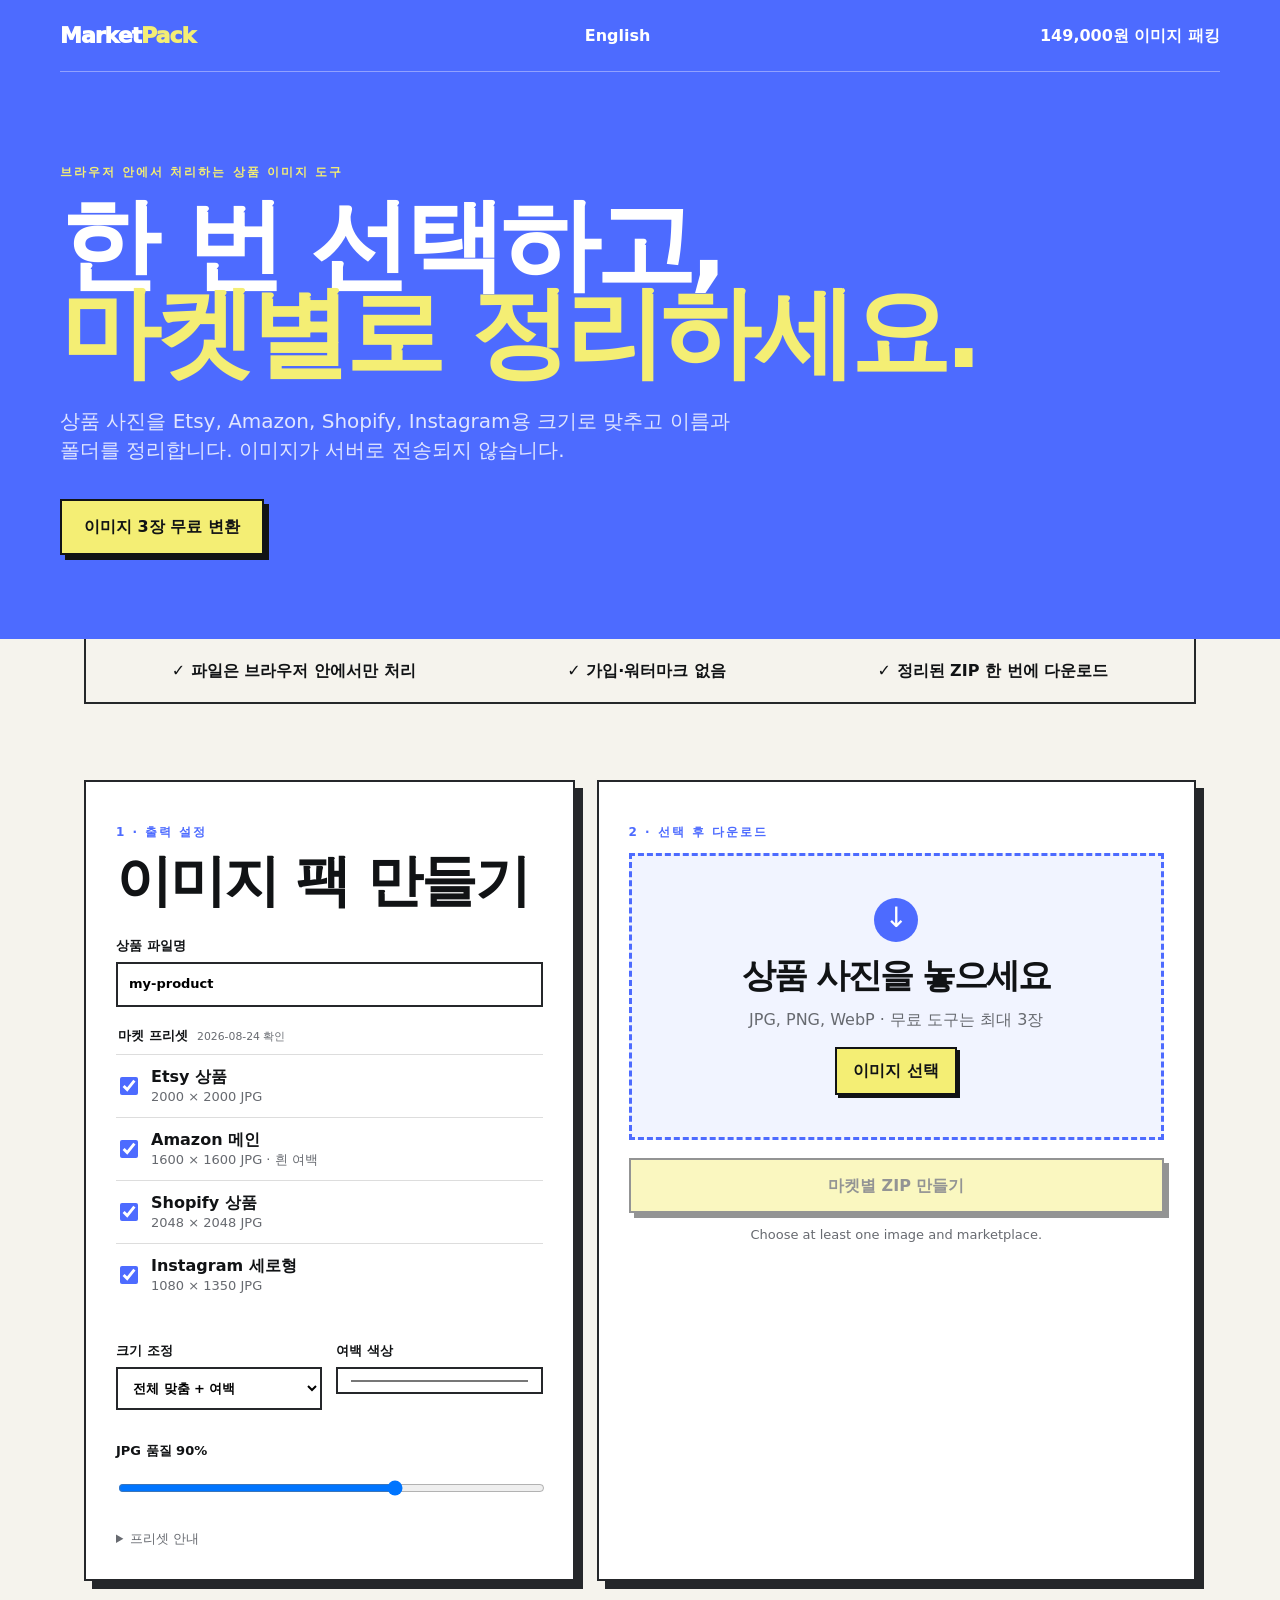
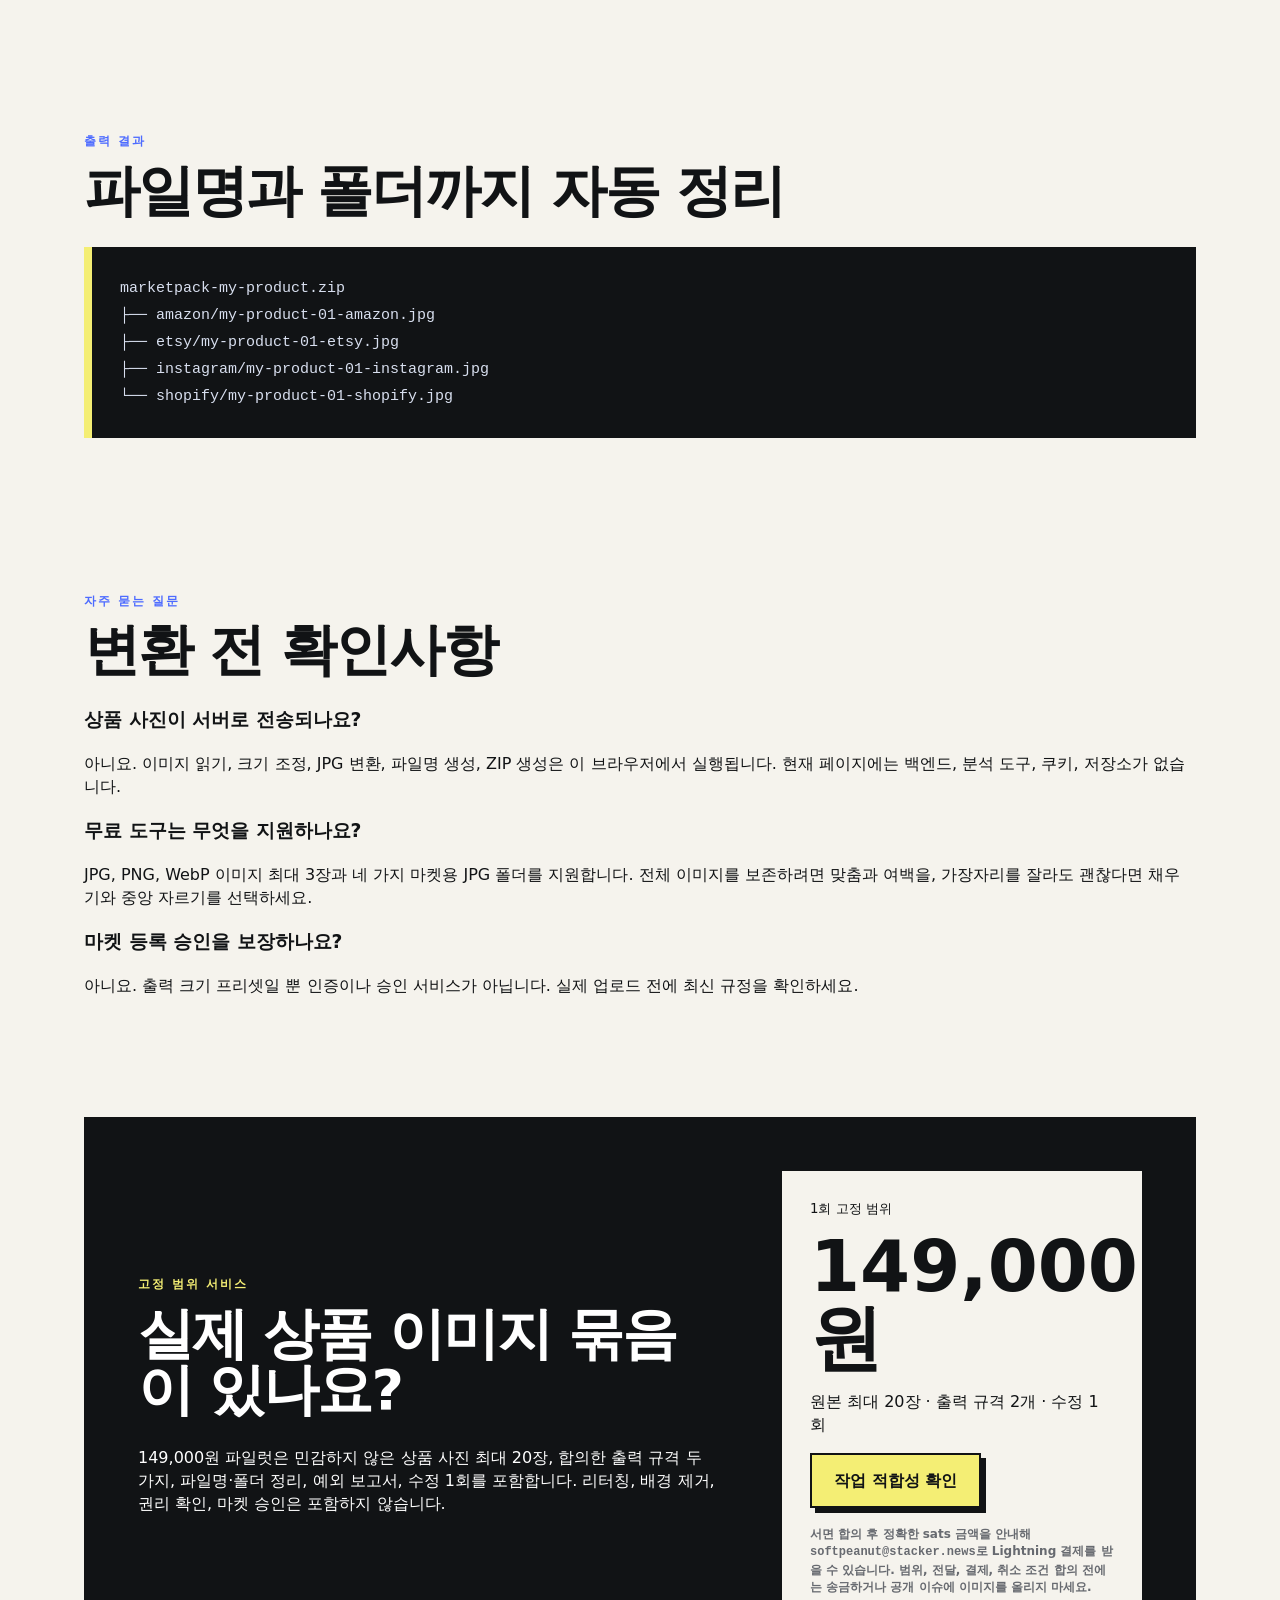
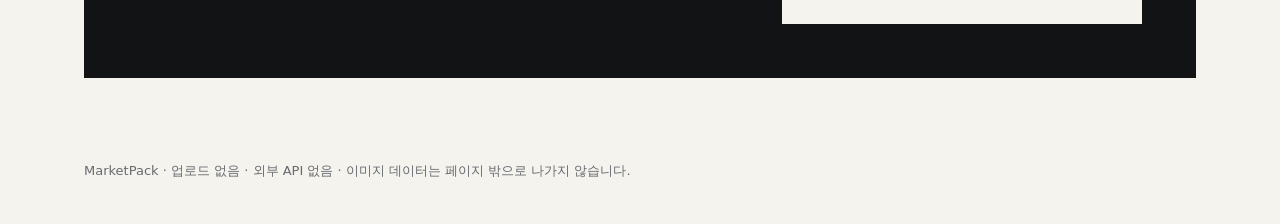
==== ko.html @ b01b329a "Add agreed Lightning payment option" ====
<!doctype html>
<html lang="ko">
<head>
  <meta charset="utf-8">
  <meta name="viewport" content="width=device-width, initial-scale=1">
  <meta name="description" content="상품 사진을 서버에 올리지 않고 마켓별 규격으로 변환하거나, 20장까지 고정 범위 이미지 패킹 서비스를 의뢰하세요.">
  <link rel="canonical" href="https://softpeanut.github.io/marketpack/ko.html">
  <meta property="og:type" content="website">
  <meta property="og:title" content="MarketPack — 상품 이미지 일괄 변환">
  <meta property="og:description" content="상품 사진을 마켓별 크기와 폴더로 정리합니다. 브라우저 무료 도구와 149,000원 고정 범위 서비스.">
  <meta property="og:url" content="https://softpeanut.github.io/marketpack/ko.html">
  <meta name="twitter:card" content="summary">
  <title>MarketPack — 상품 이미지 일괄 변환</title>
  <link rel="stylesheet" href="styles.css">
</head>
<body>
  <header>
    <nav><a class="logo" href="ko.html">Market<span>Pack</span></a><a href="index.html" lang="en">English</a><a href="#pricing">149,000원 이미지 패킹</a></nav>
    <div class="hero">
      <p class="tag">브라우저 안에서 처리하는 상품 이미지 도구</p>
      <h1>한 번 선택하고,<br><em>마켓별로 정리하세요.</em></h1>
      <p>상품 사진을 Etsy, Amazon, Shopify, Instagram용 크기로 맞추고 이름과 폴더를 정리합니다. 이미지가 서버로 전송되지 않습니다.</p>
      <a class="cta" href="#packer">이미지 3장 무료 변환</a>
    </div>
  </header>

  <main>
    <section class="proof"><span>✓ 파일은 브라우저 안에서만 처리</span><span>✓ 가입·워터마크 없음</span><span>✓ 정리된 ZIP 한 번에 다운로드</span></section>

    <section id="packer" class="packer">
      <div class="setup card">
        <p class="tag dark">1 · 출력 설정</p>
        <h2>이미지 팩 만들기</h2>
        <label class="field">상품 파일명 <input id="product" value="my-product" maxlength="70" placeholder="linen-tote-bag"></label>
        <fieldset><legend>마켓 프리셋 <small>2026-08-24 확인</small></legend>
          <label class="market"><input type="checkbox" name="market" value="etsy" checked><span><b>Etsy 상품</b><small>2000 × 2000 JPG</small></span></label>
          <label class="market"><input type="checkbox" name="market" value="amazon" checked><span><b>Amazon 메인</b><small>1600 × 1600 JPG · 흰 여백</small></span></label>
          <label class="market"><input type="checkbox" name="market" value="shopify" checked><span><b>Shopify 상품</b><small>2048 × 2048 JPG</small></span></label>
          <label class="market"><input type="checkbox" name="market" value="instagram" checked><span><b>Instagram 세로형</b><small>1080 × 1350 JPG</small></span></label>
        </fieldset>
        <div class="two">
          <label class="field">크기 조정<select id="mode"><option value="contain">전체 맞춤 + 여백</option><option value="cover">채우기 + 중앙 자르기</option></select></label>
          <label class="field">여백 색상<input id="background" type="color" value="#ffffff"></label>
        </div>
        <label class="field">JPG 품질 <span id="quality-value">90%</span><input id="quality" type="range" min="70" max="100" value="90"></label>
        <details><summary>프리셋 안내</summary><p>편의를 위한 출력 크기이며 마켓 승인 보장은 아닙니다. 업로드 전에 카테고리, 콘텐츠, 배경, 파일 크기, 권리 규정을 확인하세요. Amazon 메인 이미지는 항상 흰 배경으로 출력됩니다.</p></details>
      </div>

      <div class="drop card">
        <p class="tag dark">2 · 선택 후 다운로드</p>
        <div id="dropzone" class="dropzone" tabindex="0" role="button" aria-label="이미지 최대 3장 선택">
          <input id="files" type="file" accept="image/jpeg,image/png,image/webp" multiple hidden>
          <div class="drop-icon">↓</div><h2>상품 사진을 놓으세요</h2><p>JPG, PNG, WebP · 무료 도구는 최대 3장</p><button id="browse" class="cta small" type="button">이미지 선택</button>
        </div>
        <div id="queue" class="queue" aria-live="polite"></div>
        <button id="pack" class="cta pack" type="button" disabled>마켓별 ZIP 만들기</button>
        <p id="status" class="status" role="status">이미지와 마켓을 하나 이상 선택하세요.</p>
      </div>
    </section>

    <section class="inside">
      <p class="tag dark">출력 결과</p><h2>파일명과 폴더까지 자동 정리</h2>
      <pre>marketpack-my-product.zip
├── amazon/my-product-01-amazon.jpg
├── etsy/my-product-01-etsy.jpg
├── instagram/my-product-01-instagram.jpg
└── shopify/my-product-01-shopify.jpg</pre>
    </section>

    <section class="inside">
      <p class="tag dark">자주 묻는 질문</p><h2>변환 전 확인사항</h2>
      <h3>상품 사진이 서버로 전송되나요?</h3><p>아니요. 이미지 읽기, 크기 조정, JPG 변환, 파일명 생성, ZIP 생성은 이 브라우저에서 실행됩니다. 현재 페이지에는 백엔드, 분석 도구, 쿠키, 저장소가 없습니다.</p>
      <h3>무료 도구는 무엇을 지원하나요?</h3><p>JPG, PNG, WebP 이미지 최대 3장과 네 가지 마켓용 JPG 폴더를 지원합니다. 전체 이미지를 보존하려면 맞춤과 여백을, 가장자리를 잘라도 괜찮다면 채우기와 중앙 자르기를 선택하세요.</p>
      <h3>마켓 등록 승인을 보장하나요?</h3><p>아니요. 출력 크기 프리셋일 뿐 인증이나 승인 서비스가 아닙니다. 실제 업로드 전에 최신 규정을 확인하세요.</p>
    </section>

    <section id="pricing" class="pricing">
      <div><p class="tag">고정 범위 서비스</p><h2>실제 상품 이미지 묶음이 있나요?</h2><p>149,000원 파일럿은 민감하지 않은 상품 사진 최대 20장, 합의한 출력 규격 두 가지, 파일명·폴더 정리, 예외 보고서, 수정 1회를 포함합니다. 리터칭, 배경 제거, 권리 확인, 마켓 승인은 포함하지 않습니다.</p></div>
      <div class="price"><small>1회 고정 범위</small><strong>149,000원</strong><p>원본 최대 20장 · 출력 규격 2개 · 수정 1회</p><a class="cta" href="https://github.com/softpeanut/marketpack/issues/new?template=image-pack-service-ko.yml" rel="noopener">작업 적합성 확인</a><b>서면 합의 후 정확한 sats 금액을 안내해 <code>softpeanut@stacker.news</code>로 Lightning 결제를 받을 수 있습니다. 범위, 전달, 결제, 취소 조건 합의 전에는 송금하거나 공개 이슈에 이미지를 올리지 마세요.</b></div>
    </section>
  </main>
  <footer>MarketPack · 업로드 없음 · 외부 API 없음 · 이미지 데이터는 페이지 밖으로 나가지 않습니다.</footer>
  <script src="core.js"></script><script src="app.js"></script>
</body>
</html>
---- styles.css ----
:root{--ink:#111315;--paper:#f5f3ed;--blue:#4d6bff;--yellow:#f4ee74;--line:#25272a;--muted:#676a70}*{box-sizing:border-box}html{scroll-behavior:smooth}body{margin:0;background:var(--paper);color:var(--ink);font:16px/1.45 Inter,ui-sans-serif,system-ui,sans-serif}header{background:var(--blue);color:#fff;padding:0 24px 84px}nav,.hero,main,footer{max-width:1160px;margin:auto}nav{height:72px;display:flex;justify-content:space-between;align-items:center;border-bottom:1px solid #91a1ff}nav a{color:inherit;text-decoration:none;font-weight:750}.logo{font-size:22px;font-weight:950;letter-spacing:-1px}.logo span{color:var(--yellow)}.hero{padding-top:80px}.tag{font-size:12px;letter-spacing:2px;font-weight:900;color:var(--yellow)}.tag.dark{color:var(--blue)}h1{font-size:clamp(52px,8vw,100px);line-height:.88;letter-spacing:-5px;margin:20px 0 30px}h1 em{font-style:normal;color:var(--yellow)}.hero>p:not(.tag){font-size:20px;max-width:670px;color:#e0e5ff;margin-bottom:34px}.cta{display:inline-block;background:var(--yellow);color:var(--ink);border:2px solid var(--ink);padding:14px 22px;font:inherit;font-weight:900;text-decoration:none;box-shadow:5px 5px 0 var(--ink);cursor:pointer}.cta:disabled{opacity:.45;cursor:not-allowed}main{padding:0 24px}.proof{display:flex;justify-content:space-around;gap:20px;border:2px solid var(--line);border-top:0;padding:20px;font-weight:750}.packer{display:grid;grid-template-columns:.9fr 1.1fr;gap:22px;padding:76px 0}.card{background:#fff;border:2px solid var(--line);padding:30px;box-shadow:8px 8px 0 var(--line)}h2{font-size:clamp(34px,5vw,56px);letter-spacing:-2px;line-height:1;margin:8px 0 28px}.field{display:block;font-size:13px;font-weight:850;margin:16px 0}.field input,.field select{width:100%;margin-top:6px;border:2px solid var(--line);padding:11px;background:#fff;font:inherit}.two{display:grid;grid-template-columns:1fr 1fr;gap:14px}fieldset{border:0;padding:0;margin:20px 0}legend{font-size:13px;font-weight:900;margin-bottom:8px}legend small{font-weight:500;color:var(--muted);margin-left:5px}.market{display:flex;gap:10px;align-items:center;border-top:1px solid #ddd;padding:10px 0}.market input{accent-color:var(--blue);width:18px;height:18px}.market span,.market small{display:block}.market small,details,.status{color:var(--muted);font-size:13px}.dropzone{border:3px dashed var(--blue);background:#f1f4ff;text-align:center;padding:42px 20px;outline:none}.dropzone.over,.dropzone:focus{background:#e5eaff;border-style:solid}.drop-icon{margin:auto;background:var(--blue);color:#fff;width:44px;height:44px;border-radius:50%;font-size:28px}.dropzone h2{font-size:34px;margin:16px 0 4px}.dropzone p{color:var(--muted)}.small{padding:10px 16px;box-shadow:3px 3px 0 var(--ink)}.queue{margin:18px 0}.queue-item{display:grid;grid-template-columns:46px 1fr auto;gap:11px;align-items:center;padding:9px 0;border-bottom:1px solid #ddd}.queue-item img{width:46px;height:46px;object-fit:cover}.queue-item b,.queue-item small{display:block;overflow:hidden;text-overflow:ellipsis;white-space:nowrap}.queue-item small{color:var(--muted)}.remove{border:0;background:none;font-size:20px;cursor:pointer}.pack{width:100%}.status{text-align:center;min-height:22px}.inside{padding:64px 0}.inside pre{background:var(--ink);color:#d8dfef;padding:28px;overflow:auto;border-left:8px solid var(--yellow);font:15px/1.8 ui-monospace,monospace}.pricing{background:var(--ink);color:#fff;padding:54px;margin:40px 0 84px;display:grid;grid-template-columns:1fr 360px;gap:60px;align-items:center}.price{background:var(--paper);color:var(--ink);padding:28px}.price small,.price b{display:block}.price strong{font-size:72px;display:block;line-height:1;margin:12px 0}.price b{font-size:12px;color:var(--muted);margin-top:18px}footer{padding:0 24px 44px;color:var(--muted);font-size:13px}@media(max-width:760px){h1{letter-spacing:-3px}.proof{flex-direction:column}.packer,.pricing{grid-template-columns:1fr}.pricing{padding:30px;gap:20px}.two{grid-template-columns:1fr}}
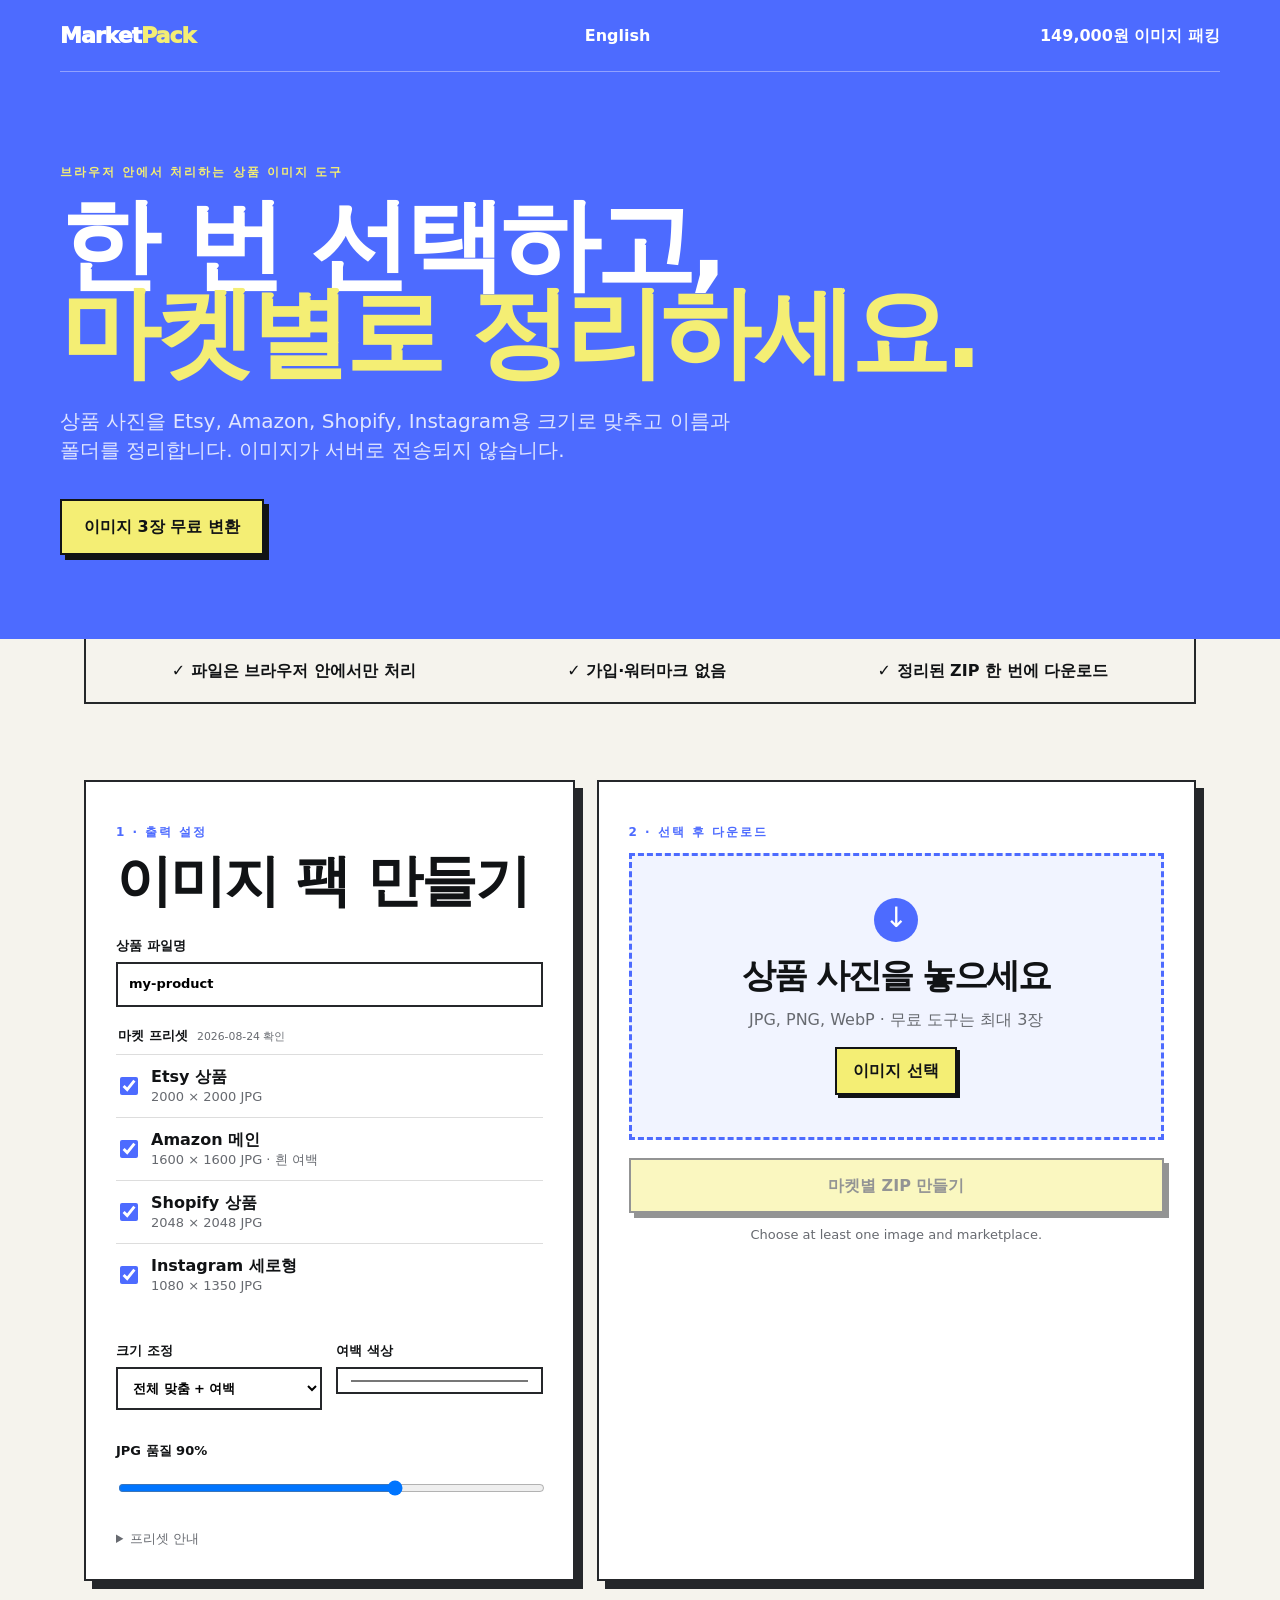
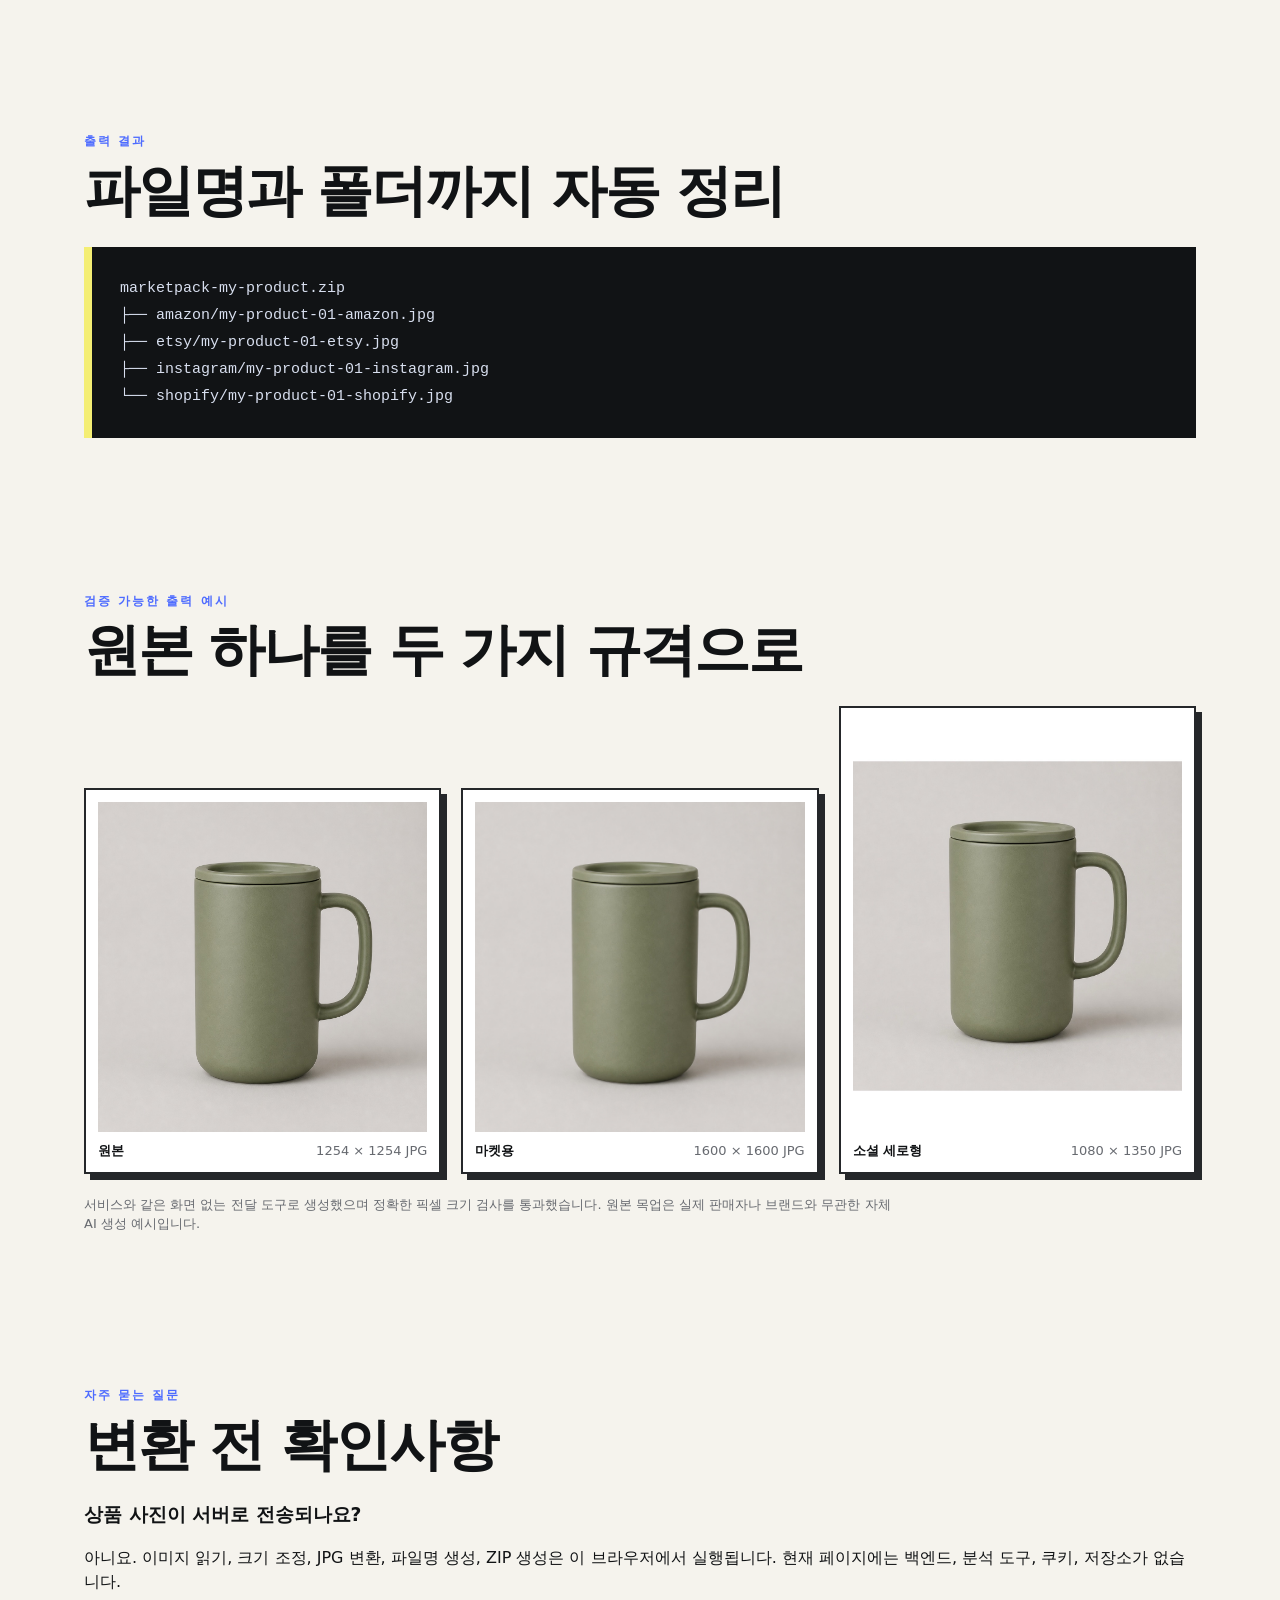
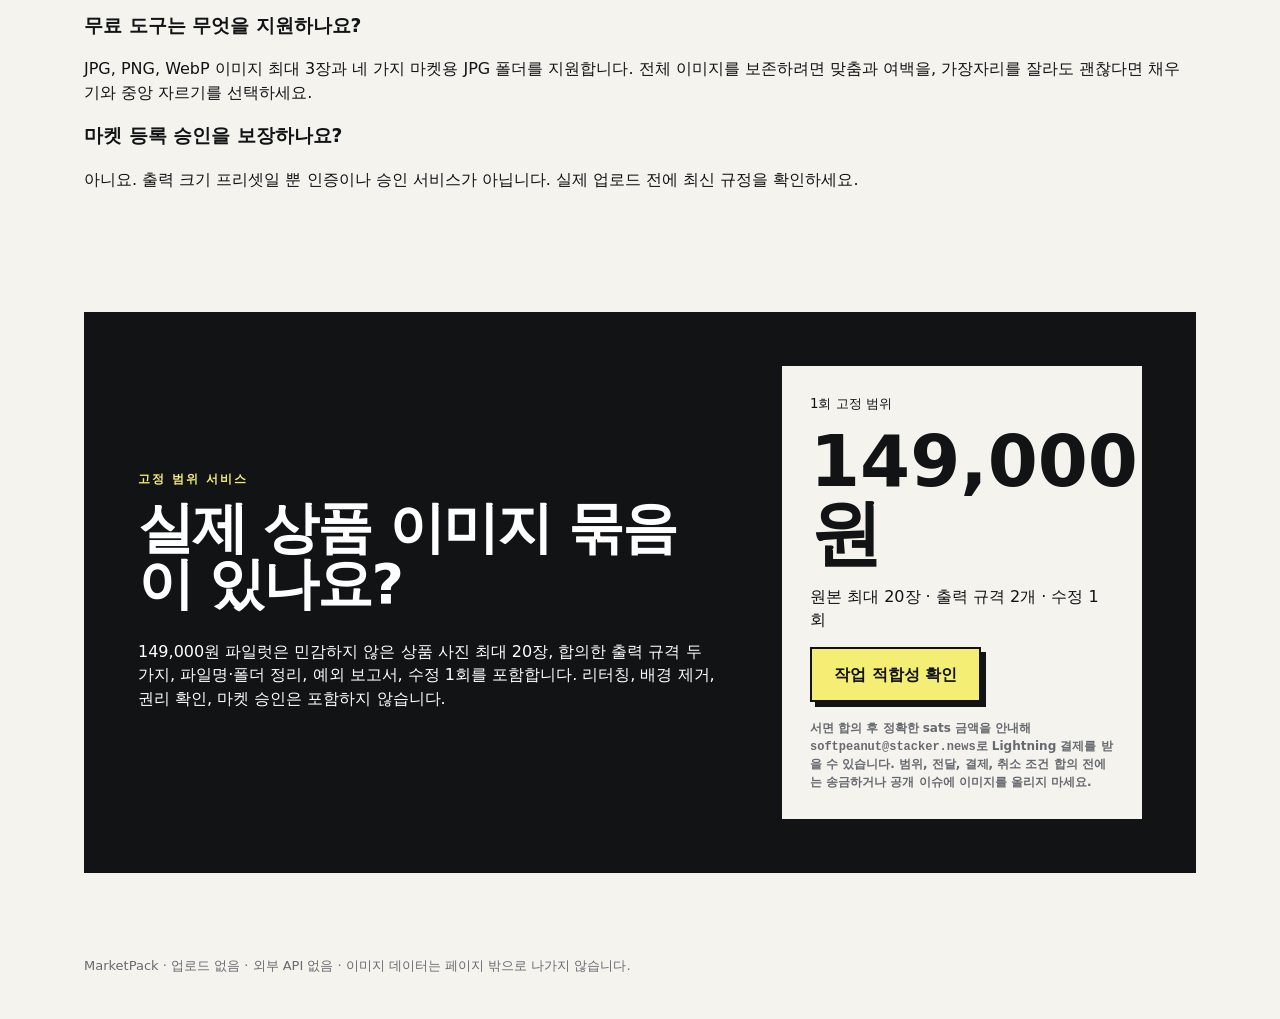
==== commit 38286d23: "Add checkable image output demo" ====
--- a/ko.html
+++ b/ko.html
@@ -12,6 +12,7 @@
   <meta name="twitter:card" content="summary">
   <title>MarketPack — 상품 이미지 일괄 변환</title>
   <link rel="stylesheet" href="styles.css">
+  <link rel="stylesheet" href="demo.css">
 </head>
 <body>
   <header>
@@ -67,6 +68,16 @@
 └── shopify/my-product-01-shopify.jpg</pre>
     </section>
 
+    <section class="inside demo">
+      <p class="tag dark">검증 가능한 출력 예시</p><h2>원본 하나를 두 가지 규격으로</h2>
+      <div class="demo-grid">
+        <figure><img src="assets/demo-source.jpg" width="1254" height="1254" alt="세이지색 세라믹 머그의 정사각형 원본 이미지"><figcaption><b>원본</b><span>1254 × 1254 JPG</span></figcaption></figure>
+        <figure><img src="assets/demo-marketplace.jpg" width="1600" height="1600" alt="같은 머그의 마켓용 정사각형 출력 이미지"><figcaption><b>마켓용</b><span>1600 × 1600 JPG</span></figcaption></figure>
+        <figure class="portrait"><img src="assets/demo-social.jpg" width="1080" height="1350" alt="같은 머그에 흰 여백을 적용한 세로형 출력 이미지"><figcaption><b>소셜 세로형</b><span>1080 × 1350 JPG</span></figcaption></figure>
+      </div>
+      <p class="demo-note">서비스와 같은 화면 없는 전달 도구로 생성했으며 정확한 픽셀 크기 검사를 통과했습니다. 원본 목업은 실제 판매자나 브랜드와 무관한 자체 AI 생성 예시입니다.</p>
+    </section>
+
     <section class="inside">
       <p class="tag dark">자주 묻는 질문</p><h2>변환 전 확인사항</h2>
       <h3>상품 사진이 서버로 전송되나요?</h3><p>아니요. 이미지 읽기, 크기 조정, JPG 변환, 파일명 생성, ZIP 생성은 이 브라우저에서 실행됩니다. 현재 페이지에는 백엔드, 분석 도구, 쿠키, 저장소가 없습니다.</p>
--- a/demo.css
+++ b/demo.css
@@ -0,0 +1,52 @@
+.demo-grid {
+  display: grid;
+  grid-template-columns: repeat(3, 1fr);
+  gap: 20px;
+  align-items: end;
+}
+
+.demo-grid figure {
+  margin: 0;
+  background: #fff;
+  border: 2px solid var(--line);
+  padding: 12px;
+  box-shadow: 6px 6px 0 var(--line);
+}
+
+.demo-grid img {
+  display: block;
+  width: 100%;
+  height: auto;
+  aspect-ratio: 1;
+  object-fit: contain;
+  background: #fff;
+}
+
+.demo-grid .portrait img {
+  aspect-ratio: 4 / 5;
+}
+
+.demo-grid figcaption {
+  display: flex;
+  justify-content: space-between;
+  gap: 10px;
+  margin-top: 10px;
+  font-size: 13px;
+}
+
+.demo-grid figcaption span,
+.demo-note {
+  color: var(--muted);
+}
+
+.demo-note {
+  max-width: 820px;
+  margin-top: 22px;
+  font-size: 13px;
+}
+
+@media (max-width: 760px) {
+  .demo-grid {
+    grid-template-columns: 1fr;
+  }
+}
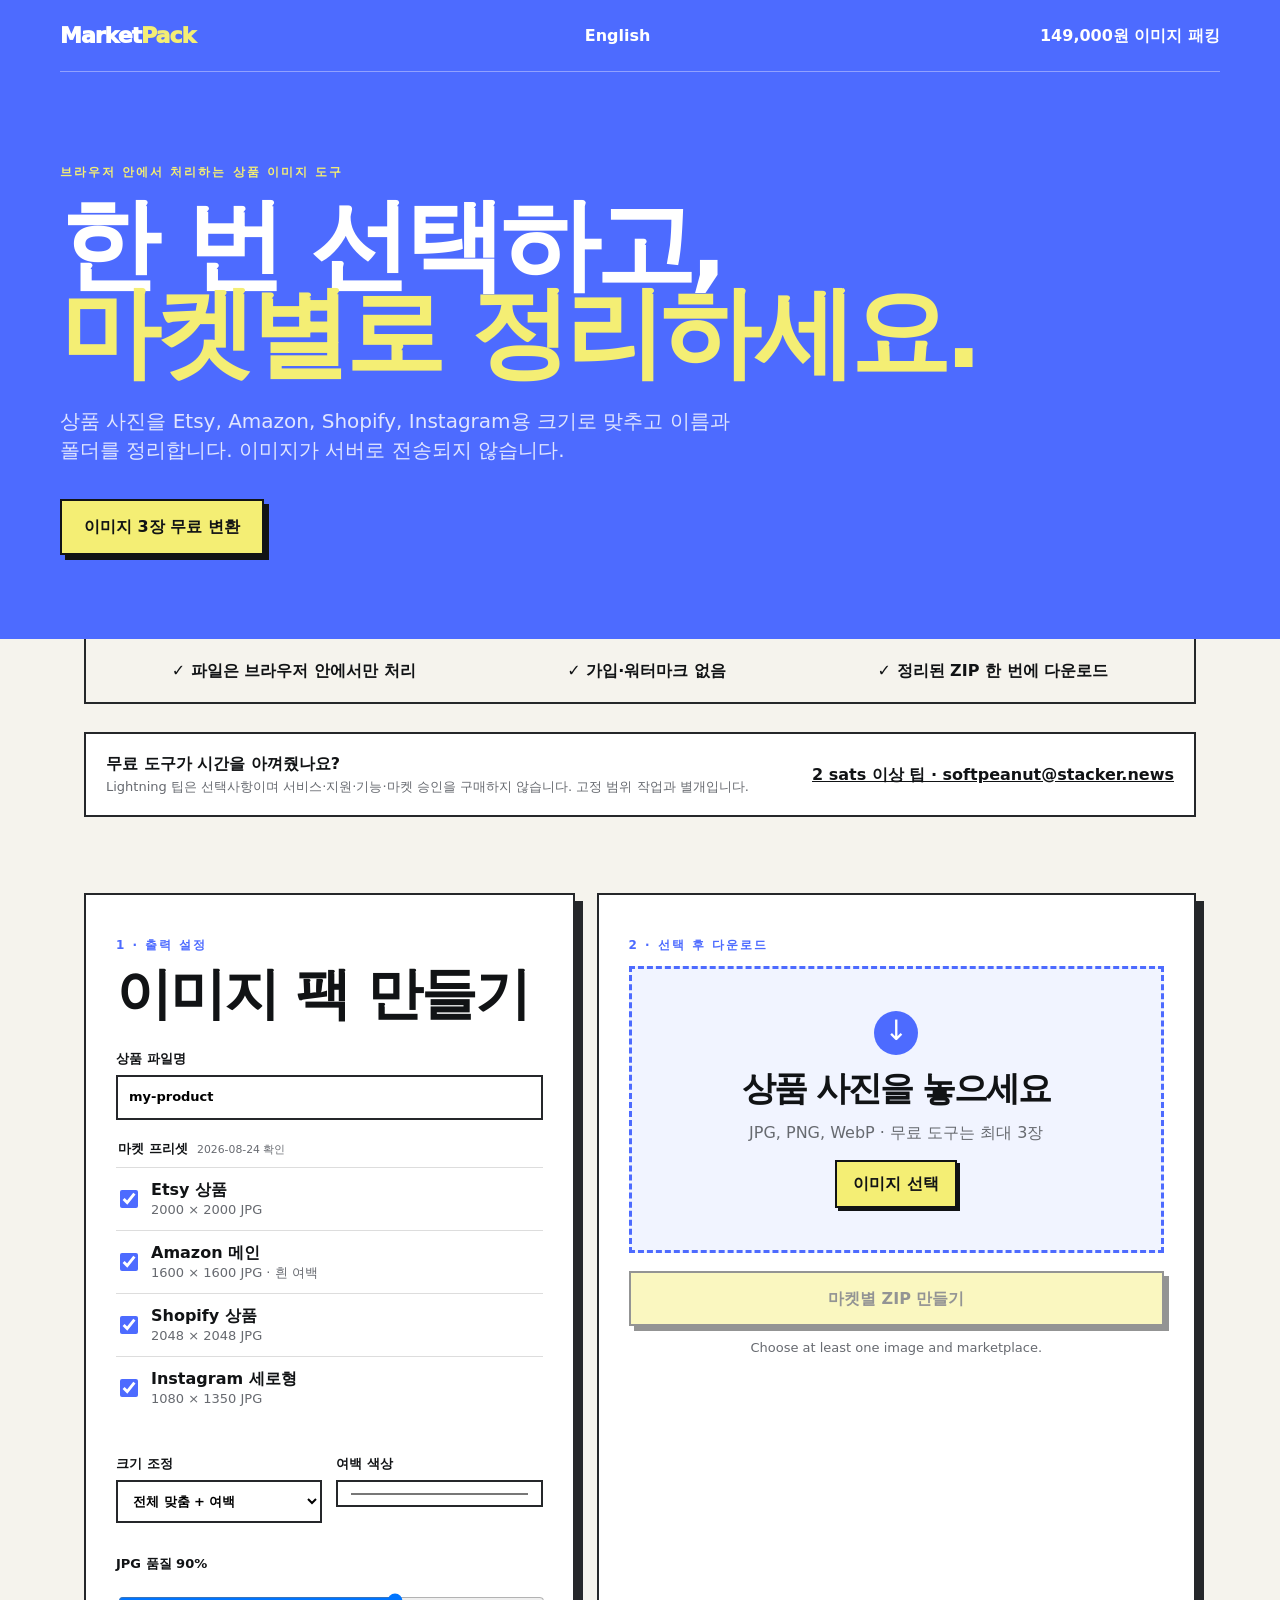
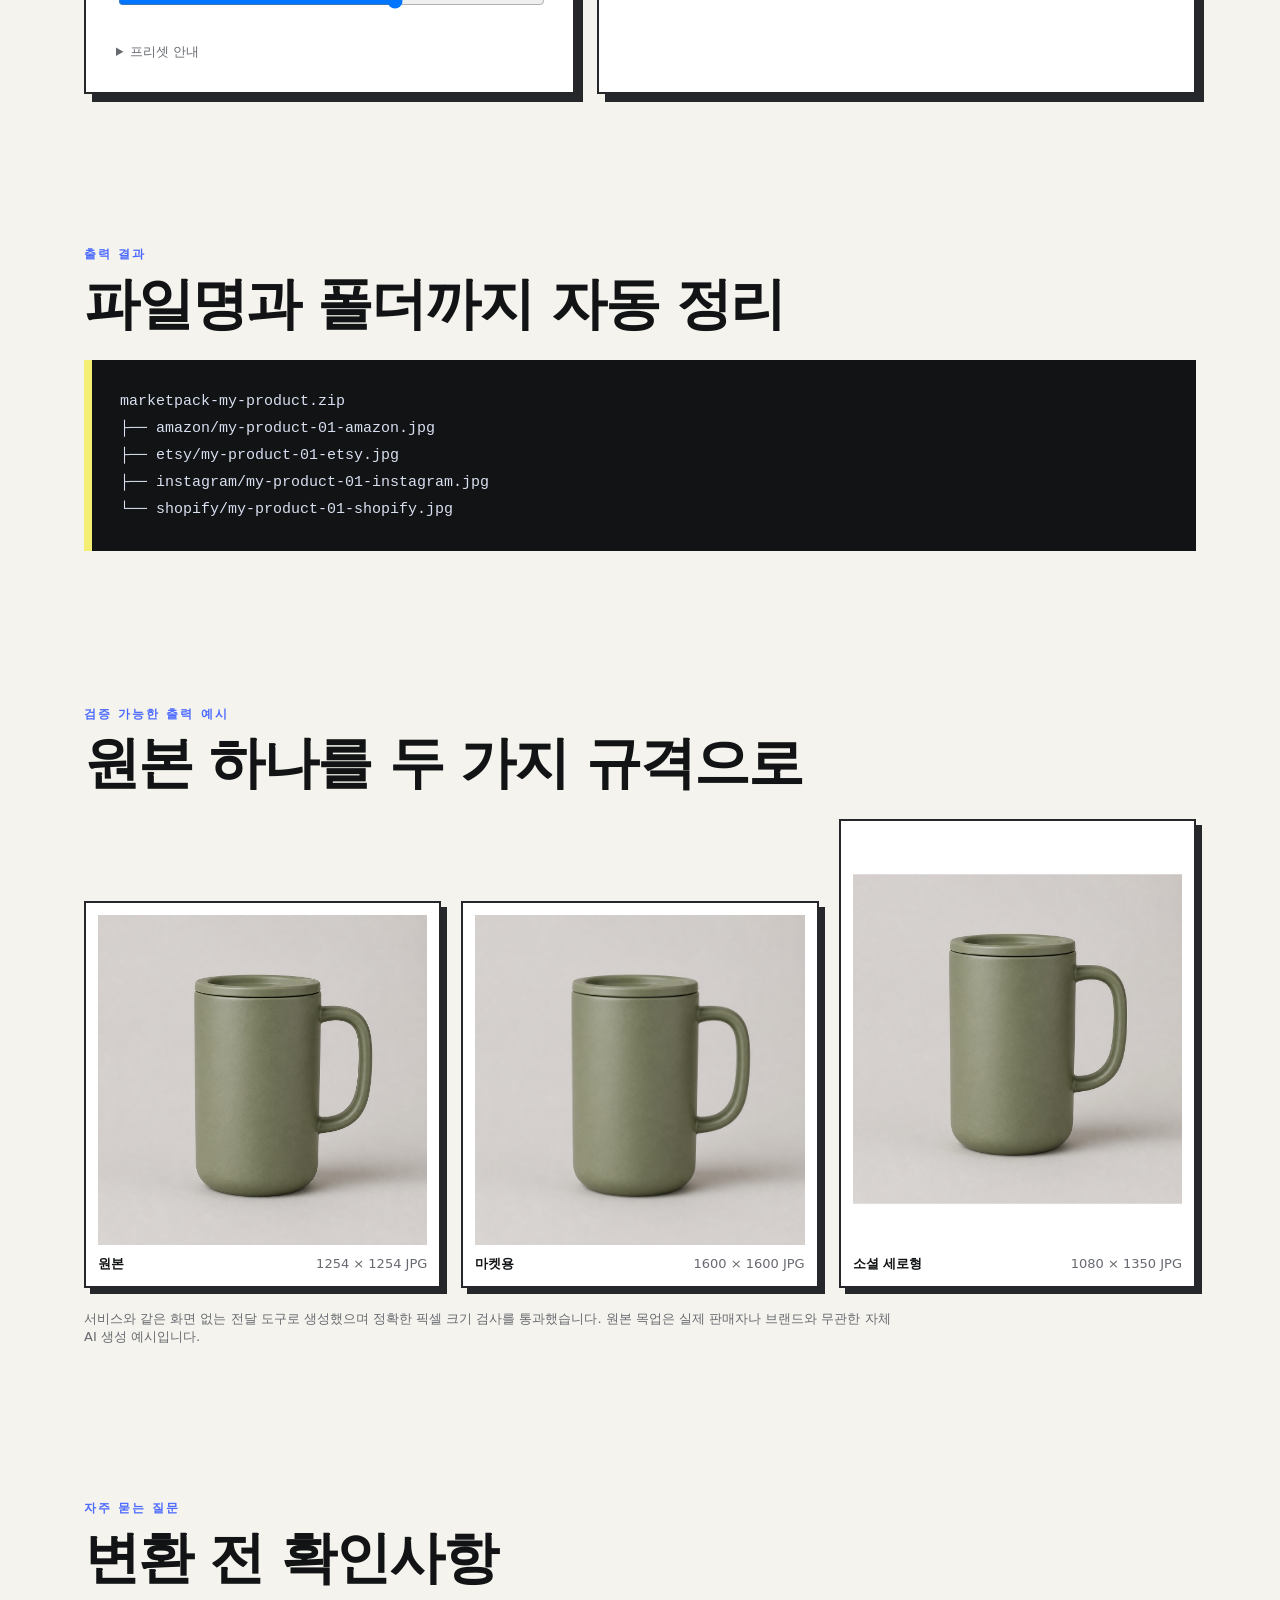
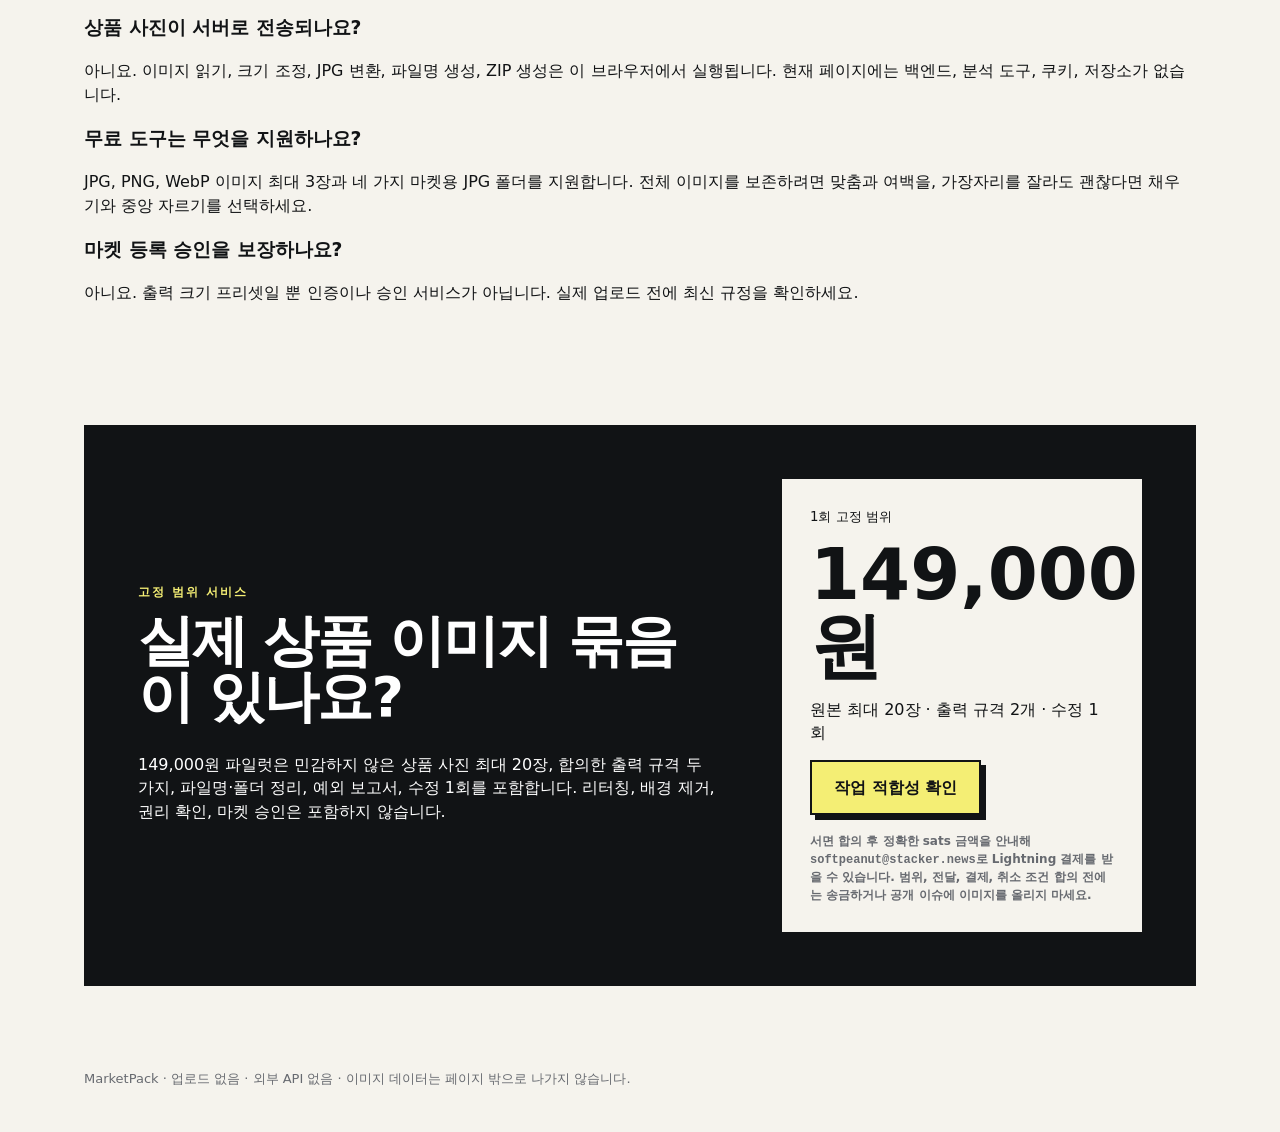
==== commit 4634093f: "Add a separate optional Lightning tip path" ====
--- a/ko.html
+++ b/ko.html
@@ -9,10 +9,15 @@
   <meta property="og:title" content="MarketPack — 상품 이미지 일괄 변환">
   <meta property="og:description" content="상품 사진을 마켓별 크기와 폴더로 정리합니다. 브라우저 무료 도구와 149,000원 고정 범위 서비스.">
   <meta property="og:url" content="https://softpeanut.github.io/marketpack/ko.html">
+  <meta property="og:image" content="https://softpeanut.github.io/marketpack/assets/demo-marketplace.jpg">
+  <meta property="og:image:width" content="1600">
+  <meta property="og:image:height" content="1600">
+  <meta property="og:image:alt" content="정사각형 마켓 이미지로 출력된 세이지색 세라믹 머그">
   <meta name="twitter:card" content="summary">
   <title>MarketPack — 상품 이미지 일괄 변환</title>
   <link rel="stylesheet" href="styles.css">
   <link rel="stylesheet" href="demo.css">
+  <script type="application/ld+json">{"@context":"https://schema.org","@type":"SoftwareApplication","name":"MarketPack","applicationCategory":"MultimediaApplication","operatingSystem":"Any modern browser","url":"https://softpeanut.github.io/marketpack/ko.html","description":"상품 사진 최대 3장을 브라우저 안에서 마켓별 JPG 폴더와 ZIP으로 만드는 무료 도구입니다.","offers":{"@type":"Offer","price":"0","priceCurrency":"KRW"}}</script>
 </head>
 <body>
   <header>
@@ -27,6 +32,11 @@
 
   <main>
     <section class="proof"><span>✓ 파일은 브라우저 안에서만 처리</span><span>✓ 가입·워터마크 없음</span><span>✓ 정리된 ZIP 한 번에 다운로드</span></section>
+
+    <aside class="tip" aria-label="자발적 팁">
+      <div><b>무료 도구가 시간을 아껴줬나요?</b><span>Lightning 팁은 선택사항이며 서비스·지원·기능·마켓 승인을 구매하지 않습니다. 고정 범위 작업과 별개입니다.</span></div>
+      <a href="lightning:softpeanut@stacker.news">2 sats 이상 팁 · softpeanut@stacker.news</a>
+    </aside>
 
     <section id="packer" class="packer">
       <div class="setup card">
@@ -68,7 +78,7 @@
 └── shopify/my-product-01-shopify.jpg</pre>
     </section>
 
-    <section class="inside demo">
+    <section id="demo" class="inside demo">
       <p class="tag dark">검증 가능한 출력 예시</p><h2>원본 하나를 두 가지 규격으로</h2>
       <div class="demo-grid">
         <figure><img src="assets/demo-source.jpg" width="1254" height="1254" alt="세이지색 세라믹 머그의 정사각형 원본 이미지"><figcaption><b>원본</b><span>1254 × 1254 JPG</span></figcaption></figure>
--- a/demo.css
+++ b/demo.css
@@ -45,8 +45,41 @@
   font-size: 13px;
 }
 
+.tip {
+  display: flex;
+  justify-content: space-between;
+  align-items: center;
+  gap: 24px;
+  margin-top: 28px;
+  padding: 18px 20px;
+  border: 2px solid var(--line);
+  background: #fff;
+}
+
+.tip b,
+.tip span {
+  display: block;
+}
+
+.tip span {
+  margin-top: 3px;
+  color: var(--muted);
+  font-size: 13px;
+}
+
+.tip a {
+  flex: 0 0 auto;
+  color: var(--ink);
+  font-weight: 850;
+}
+
 @media (max-width: 760px) {
   .demo-grid {
     grid-template-columns: 1fr;
   }
+
+  .tip {
+    align-items: flex-start;
+    flex-direction: column;
+  }
 }
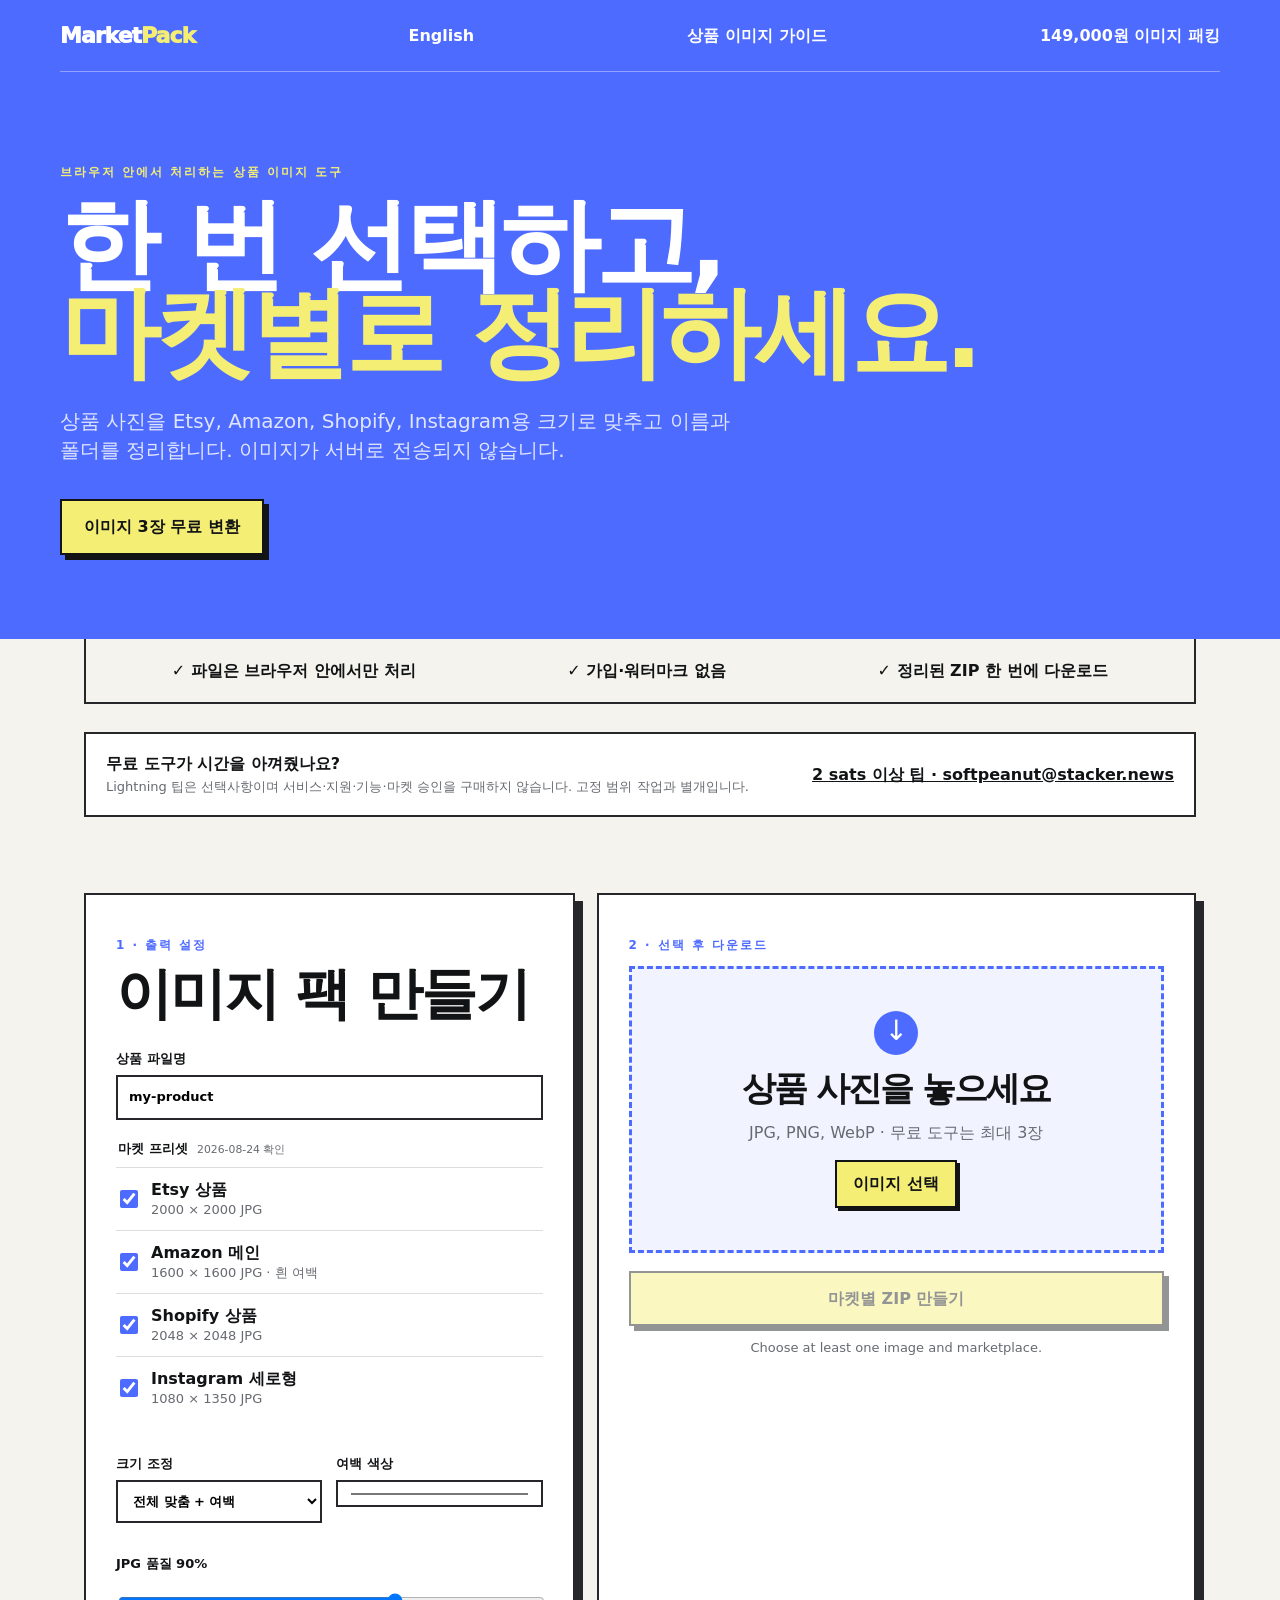
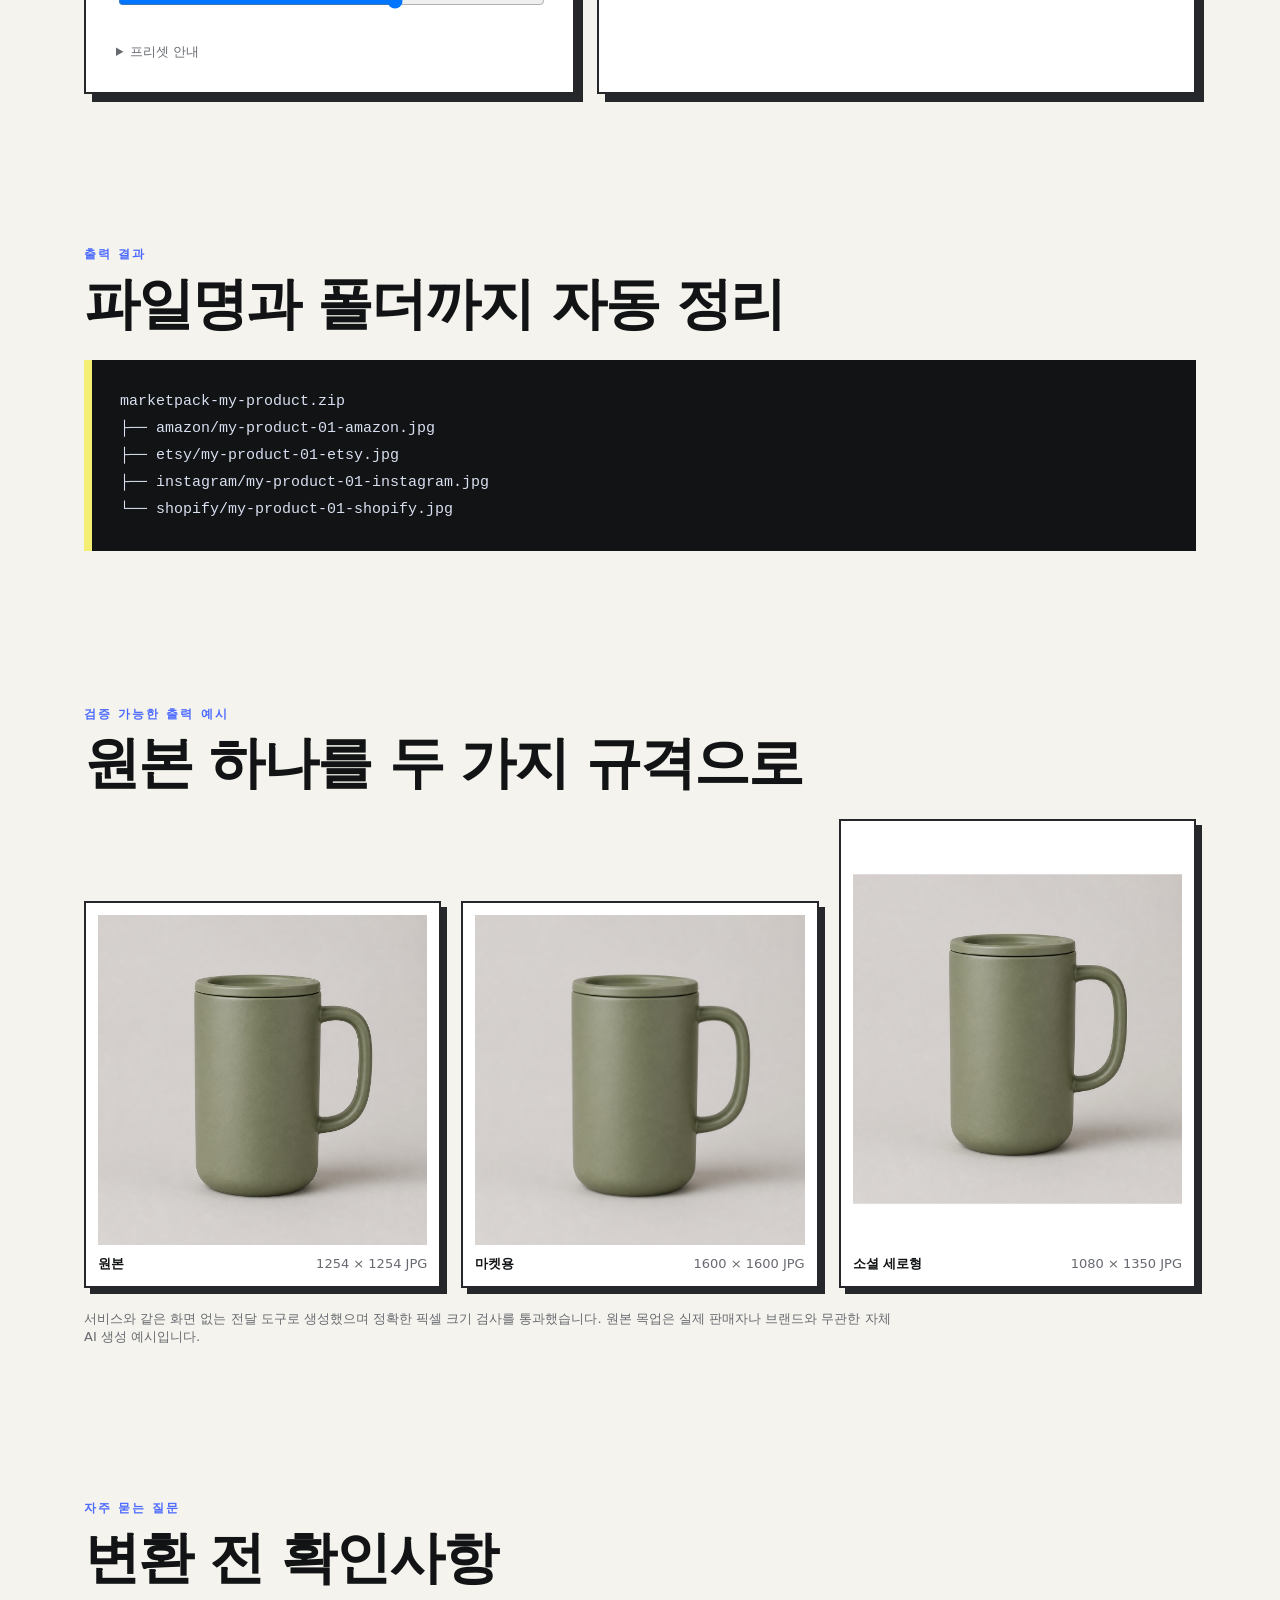
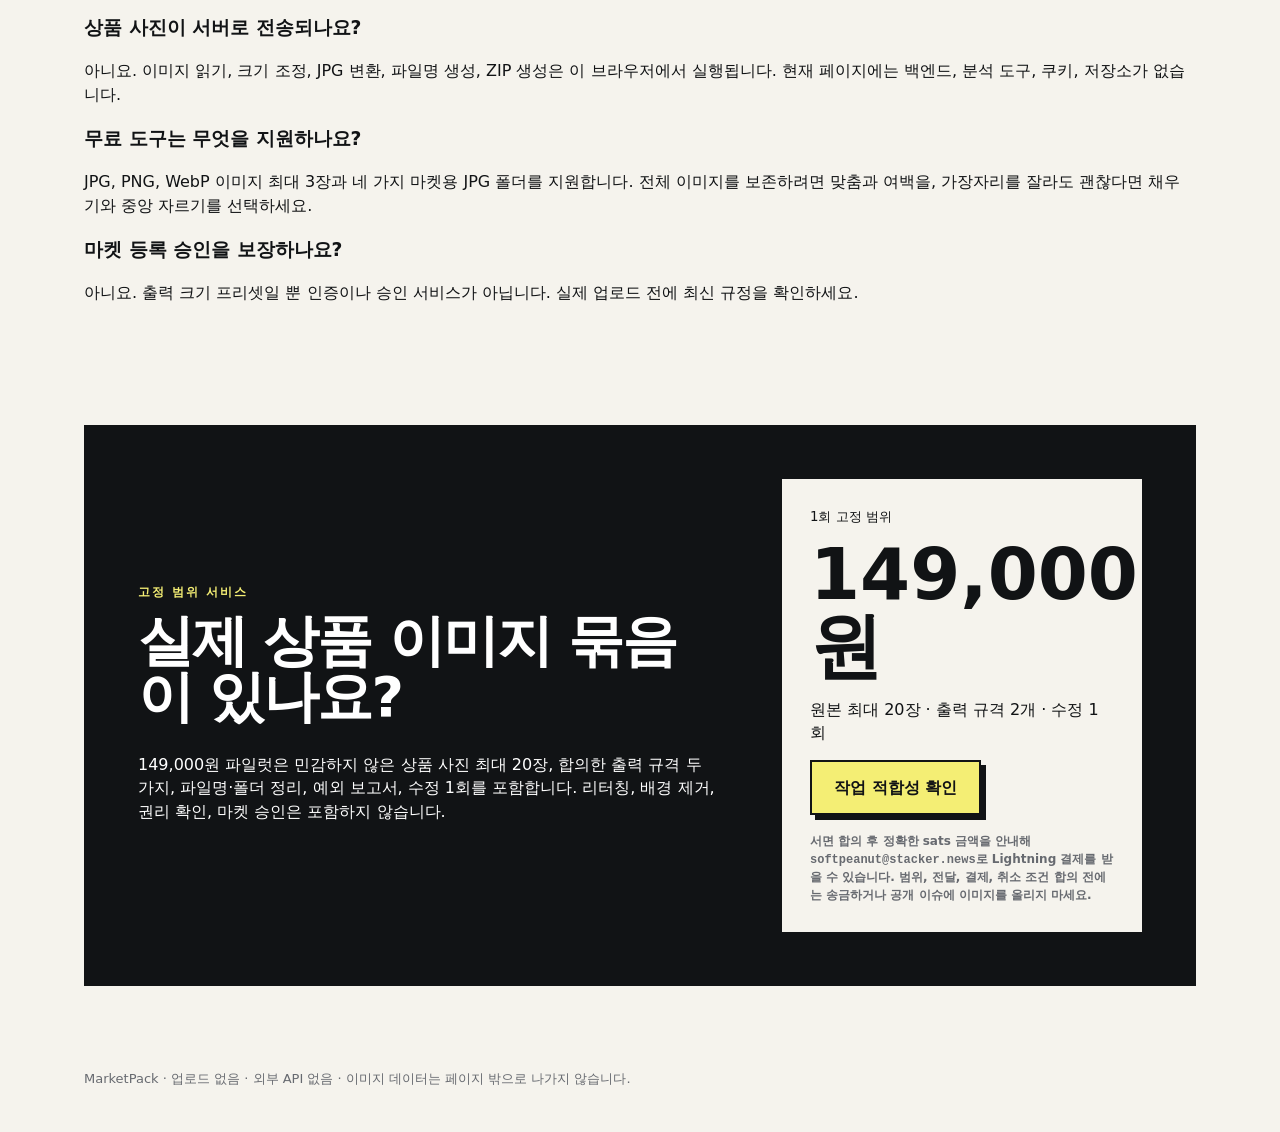
==== commit 3f198de1: "Add Korean marketplace image workflow guide" ====
--- a/ko.html
+++ b/ko.html
@@ -21,7 +21,7 @@
 </head>
 <body>
   <header>
-    <nav><a class="logo" href="ko.html">Market<span>Pack</span></a><a href="index.html" lang="en">English</a><a href="#pricing">149,000원 이미지 패킹</a></nav>
+    <nav><a class="logo" href="ko.html">Market<span>Pack</span></a><a href="index.html" lang="en">English</a><a href="marketplace-image-guide-ko.html">상품 이미지 가이드</a><a href="#pricing">149,000원 이미지 패킹</a></nav>
     <div class="hero">
       <p class="tag">브라우저 안에서 처리하는 상품 이미지 도구</p>
       <h1>한 번 선택하고,<br><em>마켓별로 정리하세요.</em></h1>
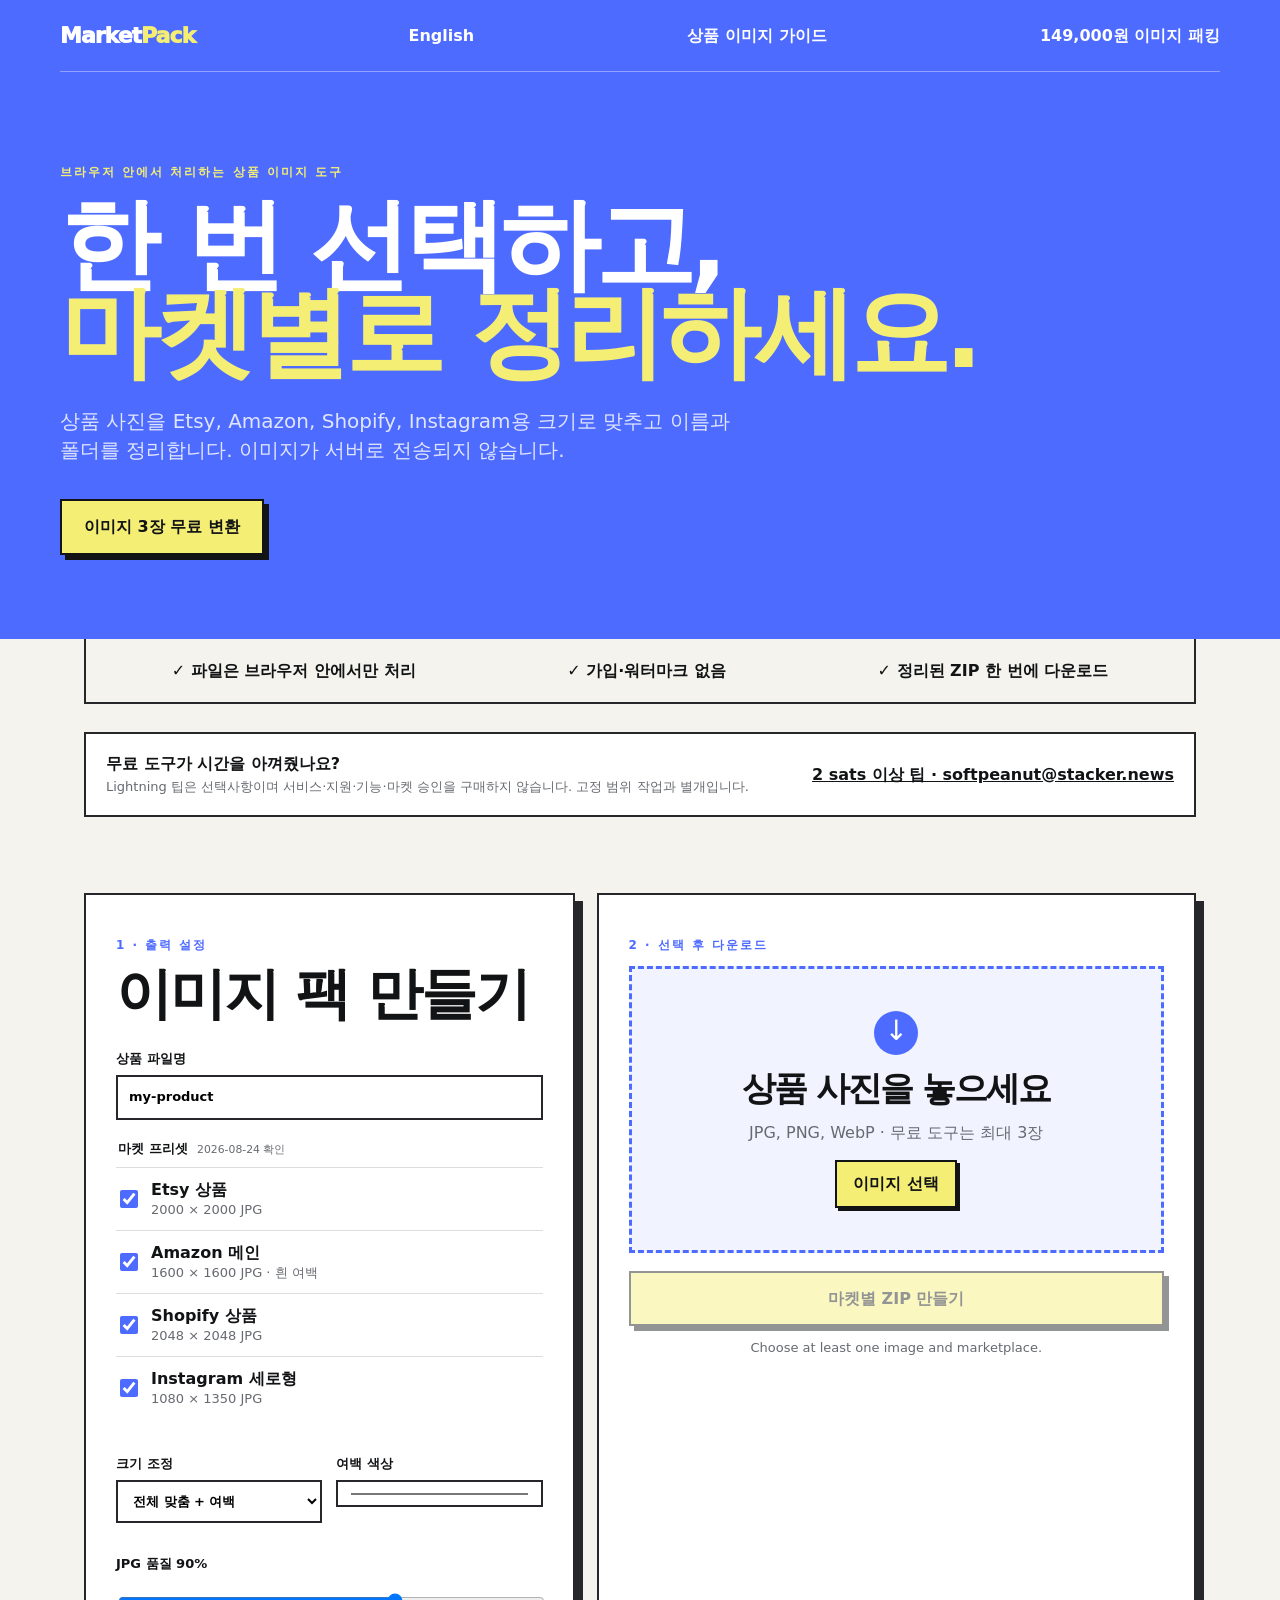
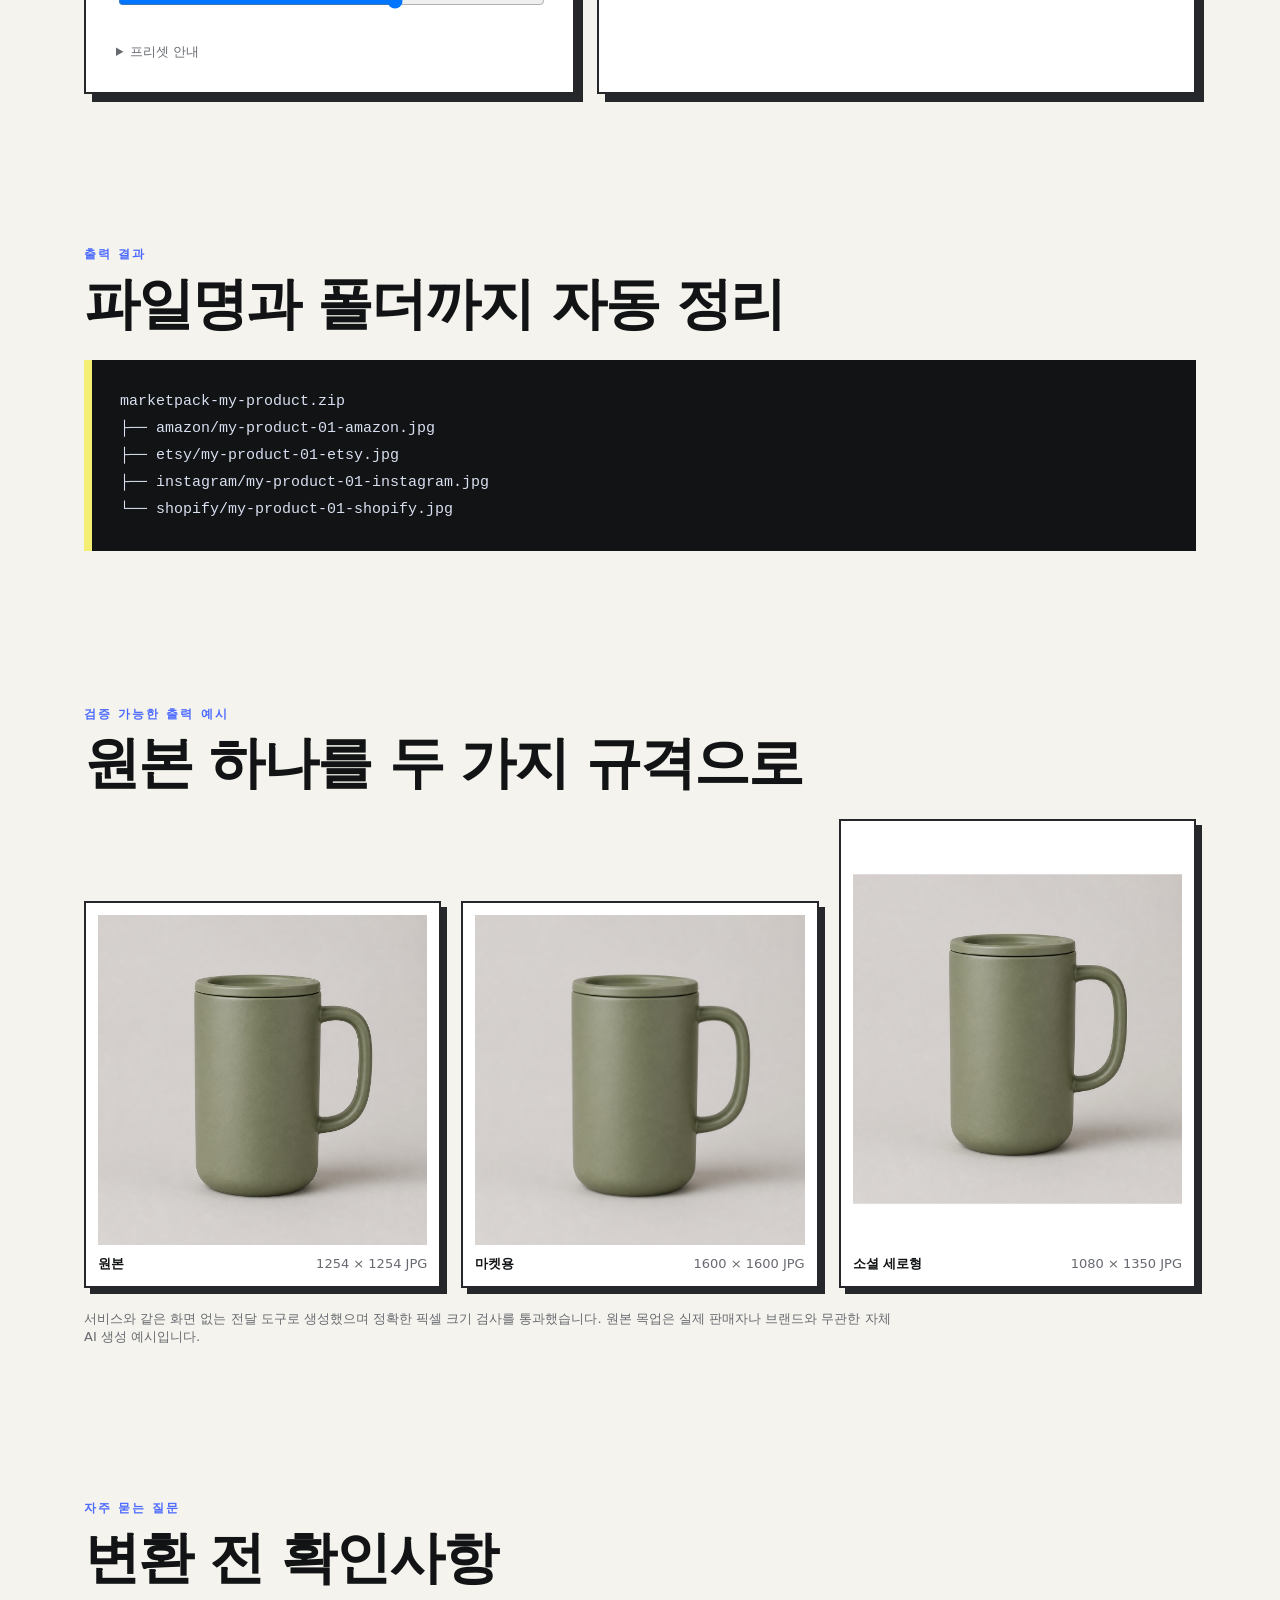
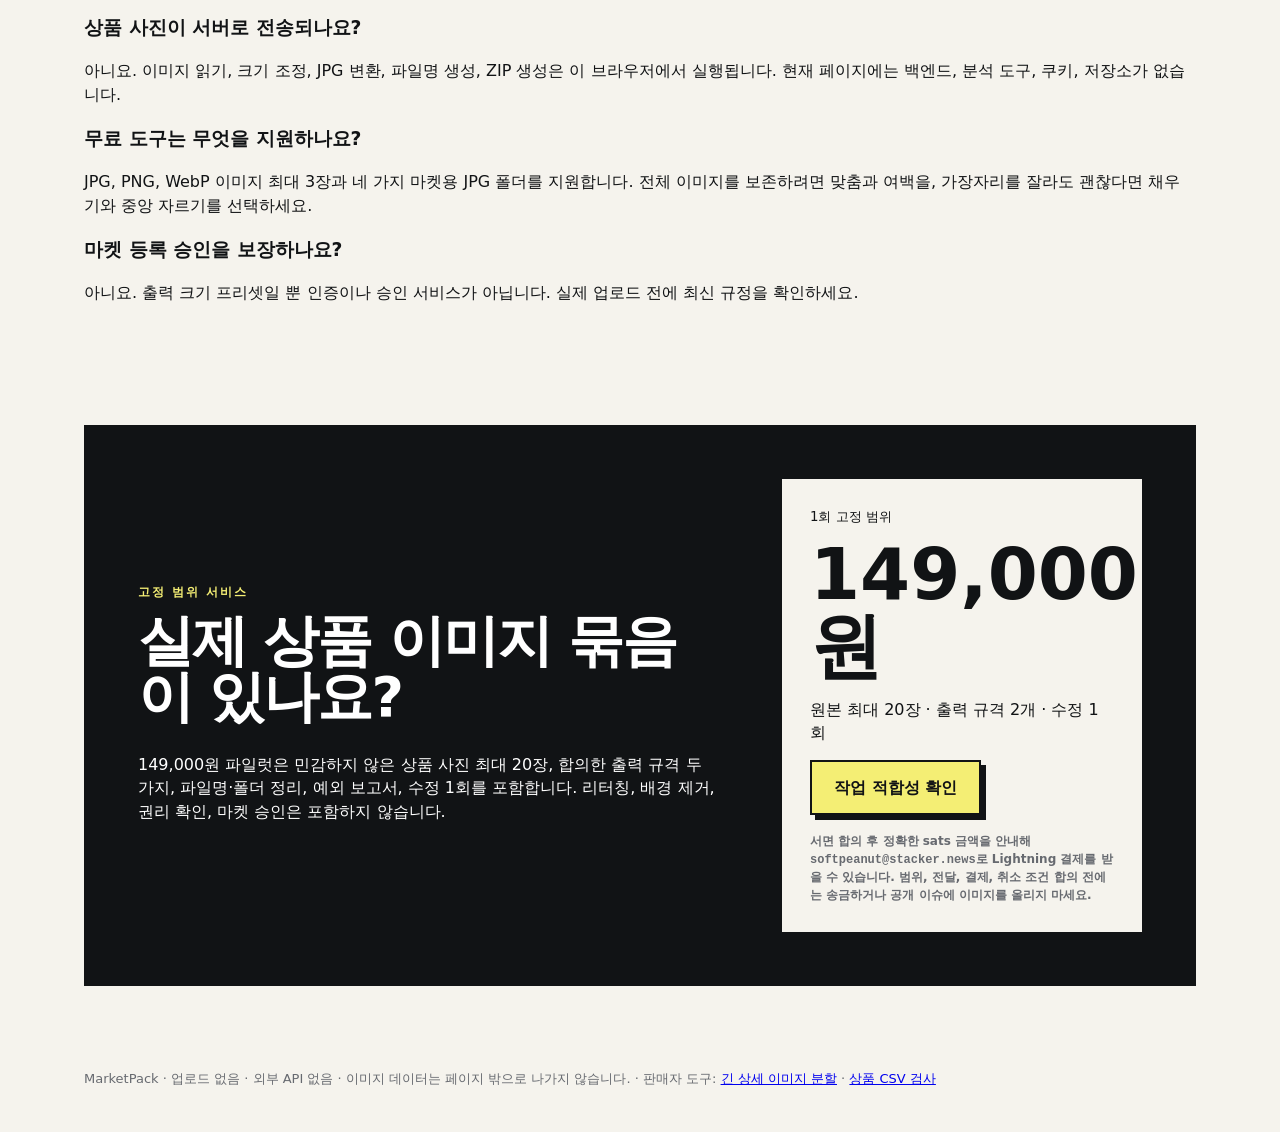
==== commit 92274184: "Cross-link related seller utilities" ====
--- a/ko.html
+++ b/ko.html
@@ -100,7 +100,7 @@
       <div class="price"><small>1회 고정 범위</small><strong>149,000원</strong><p>원본 최대 20장 · 출력 규격 2개 · 수정 1회</p><a class="cta" href="https://github.com/softpeanut/marketpack/issues/new?template=image-pack-service-ko.yml" rel="noopener">작업 적합성 확인</a><b>서면 합의 후 정확한 sats 금액을 안내해 <code>softpeanut@stacker.news</code>로 Lightning 결제를 받을 수 있습니다. 범위, 전달, 결제, 취소 조건 합의 전에는 송금하거나 공개 이슈에 이미지를 올리지 마세요.</b></div>
     </section>
   </main>
-  <footer>MarketPack · 업로드 없음 · 외부 API 없음 · 이미지 데이터는 페이지 밖으로 나가지 않습니다.</footer>
+  <footer>MarketPack · 업로드 없음 · 외부 API 없음 · 이미지 데이터는 페이지 밖으로 나가지 않습니다. · 판매자 도구: <a href="https://softpeanut.github.io/detailcut/">긴 상세 이미지 분할</a> · <a href="https://softpeanut.github.io/csv-preflight/ko.html">상품 CSV 검사</a></footer>
   <script src="core.js"></script><script src="app.js"></script>
 </body>
 </html>
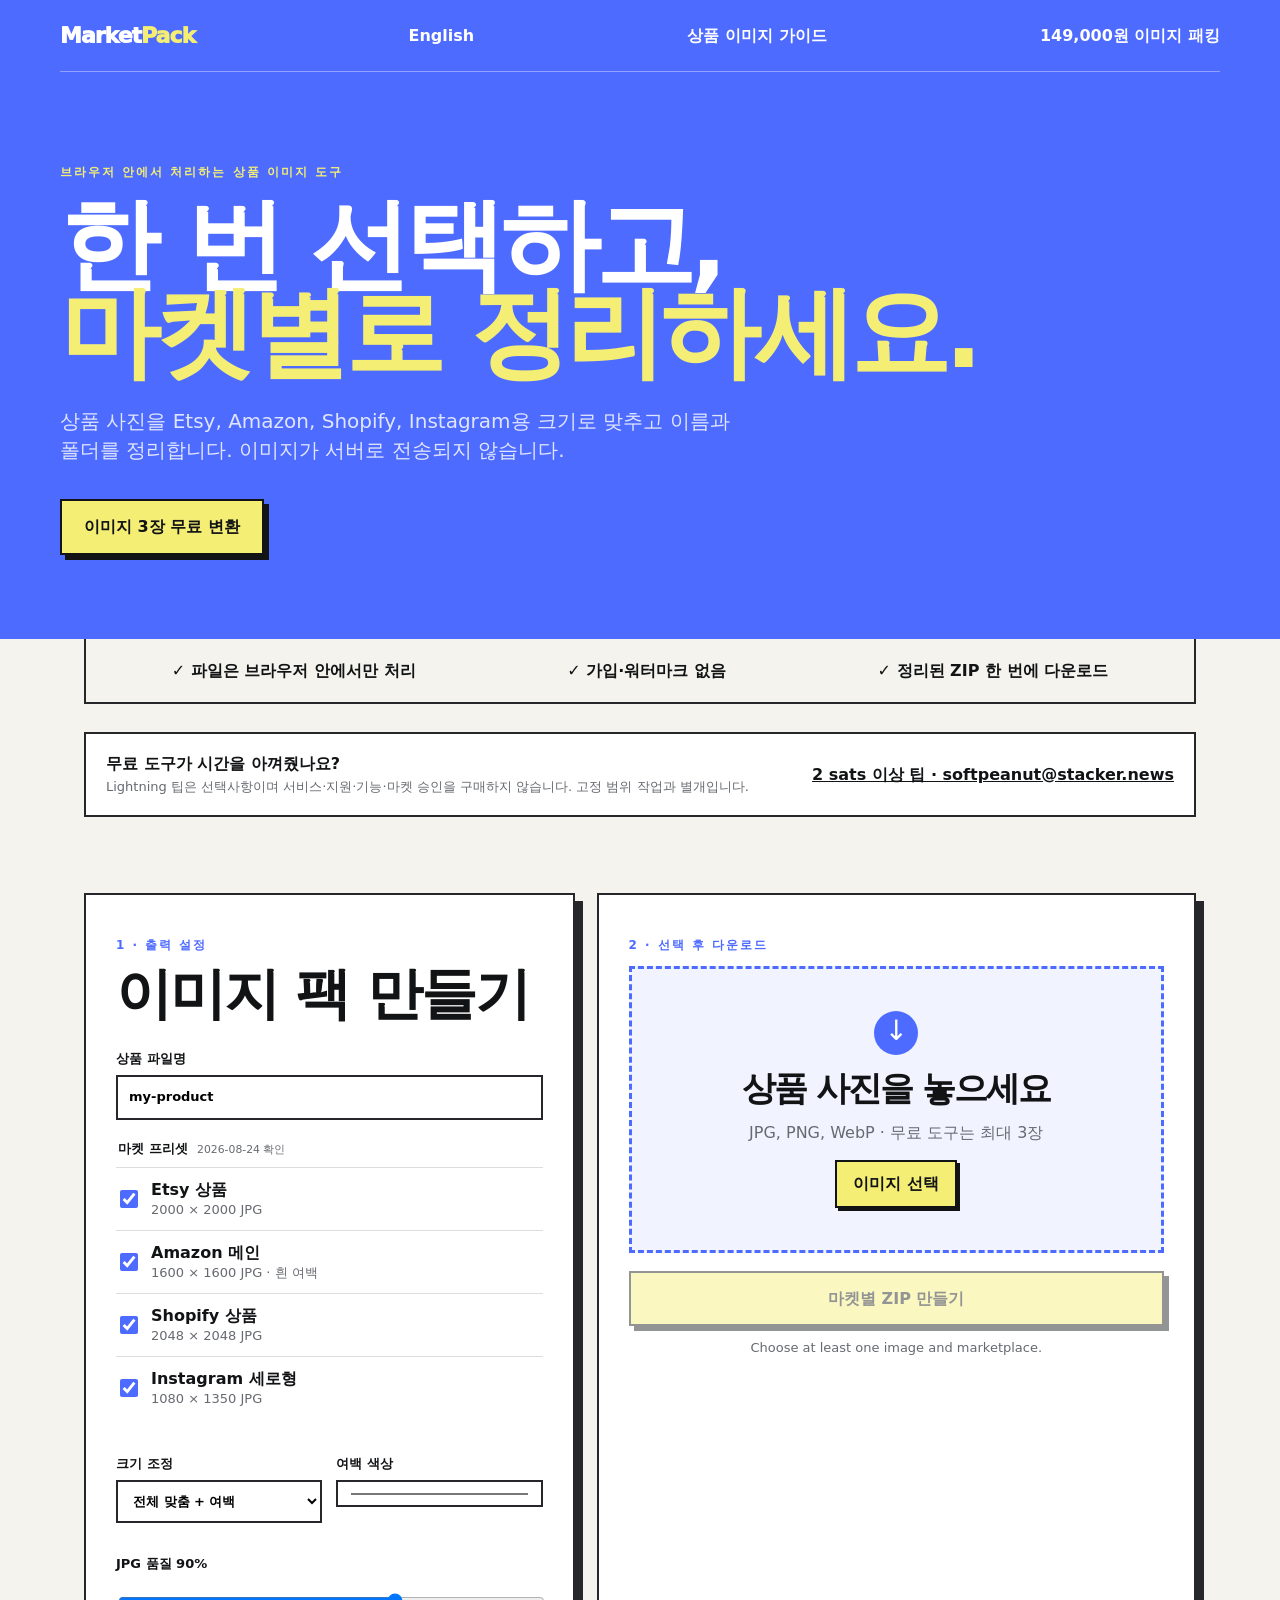
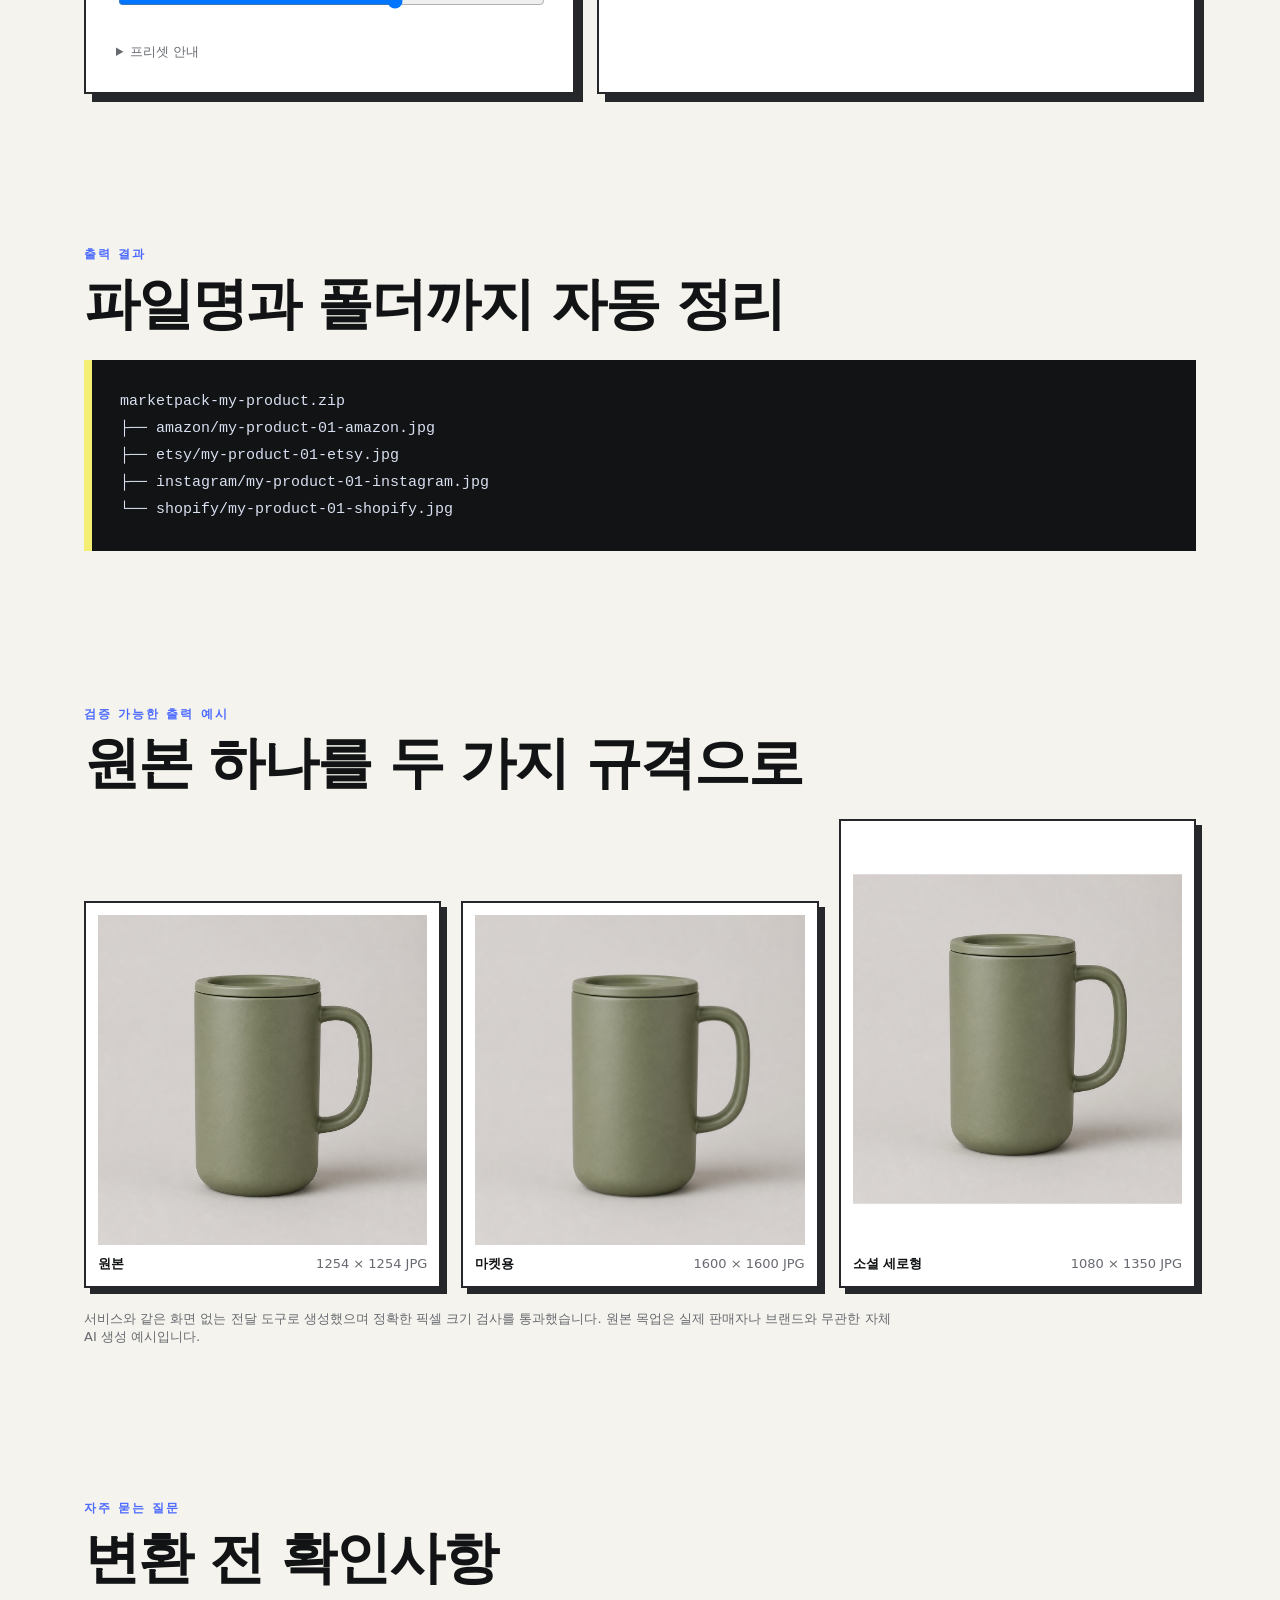
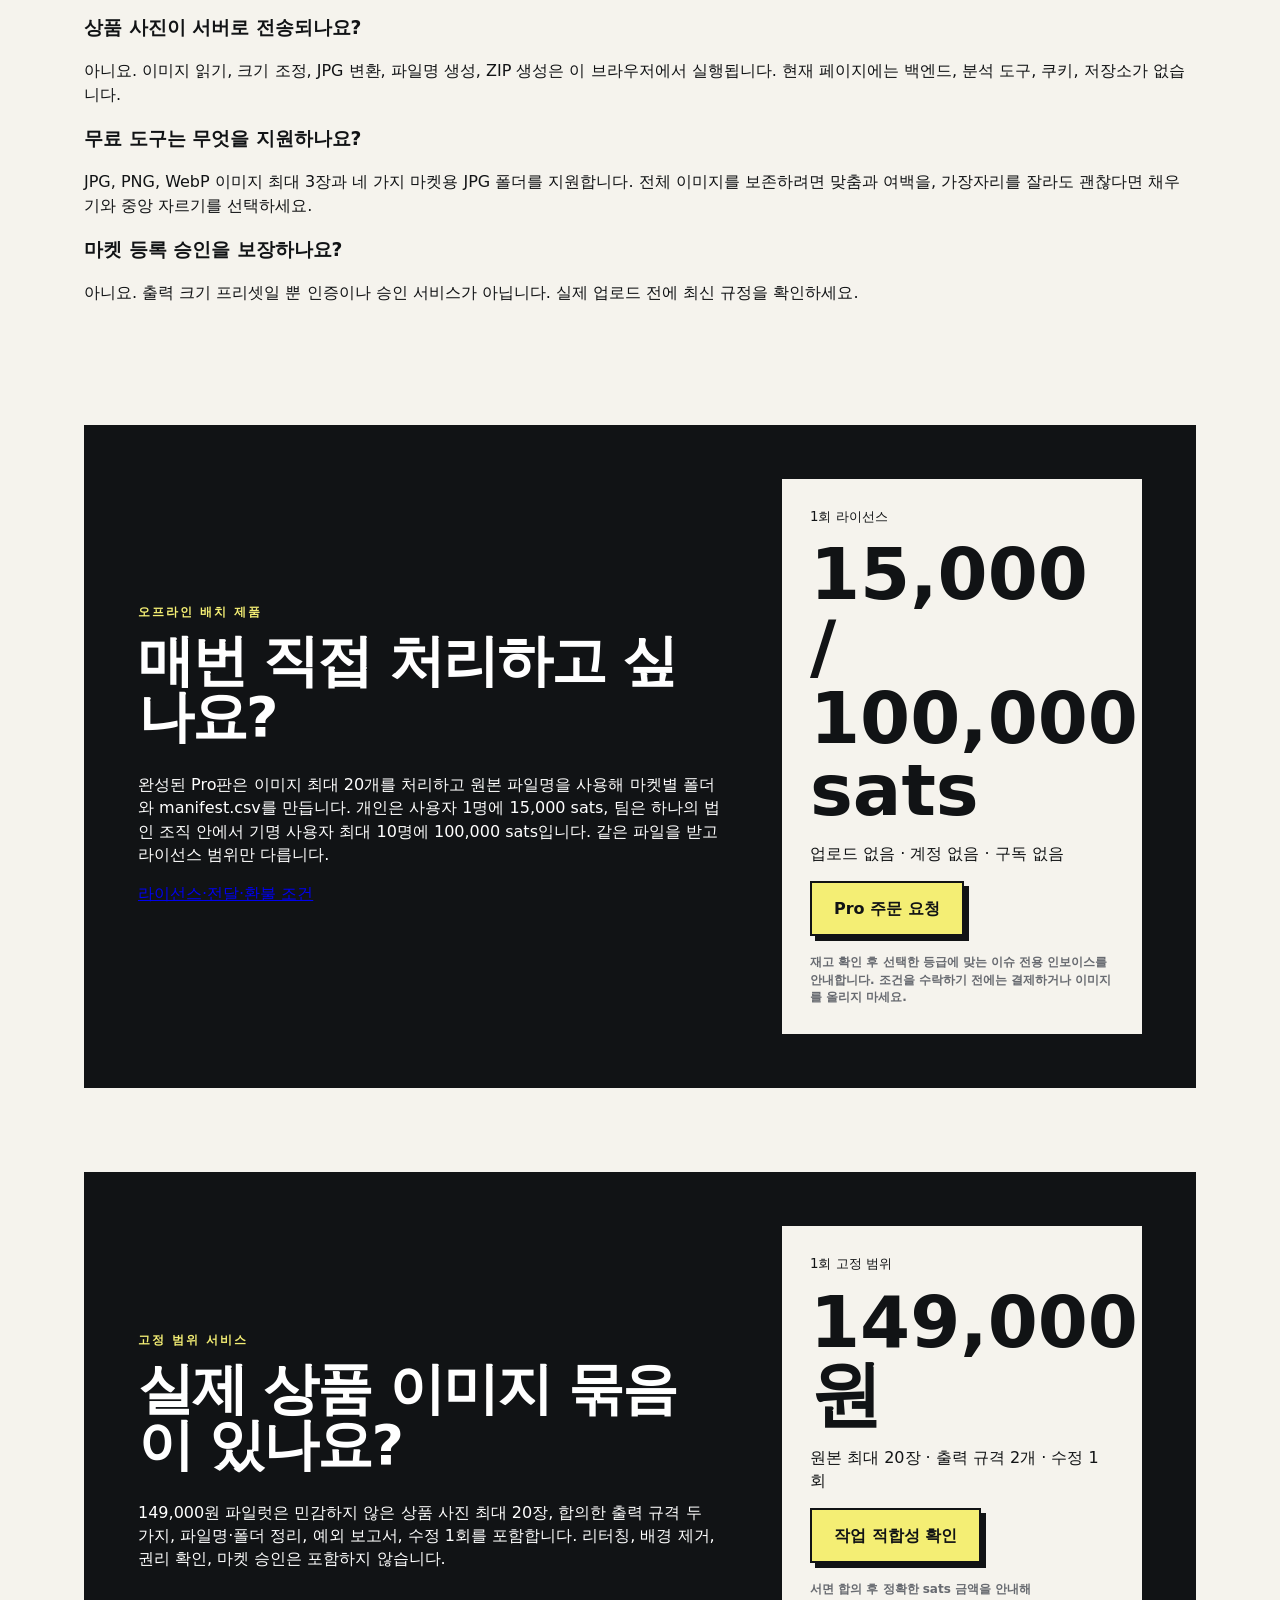
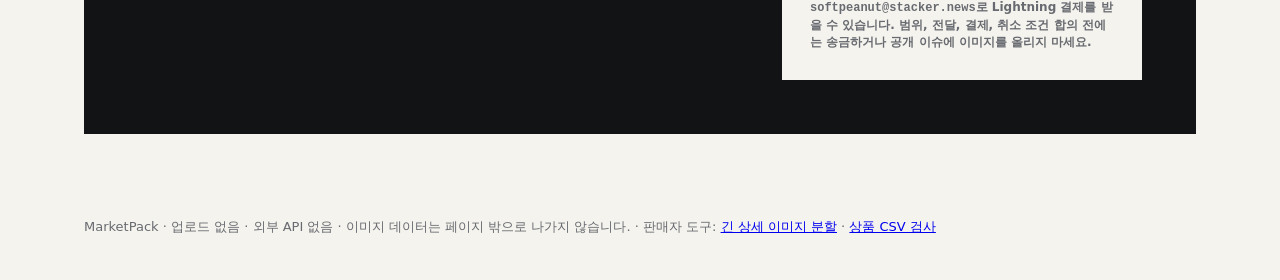
==== commit 490f030a: "Launch MarketPack Pro offline batch product" ====
--- a/ko.html
+++ b/ko.html
@@ -96,6 +96,11 @@
     </section>
 
     <section id="pricing" class="pricing">
+      <div><p class="tag">오프라인 배치 제품</p><h2>매번 직접 처리하고 싶나요?</h2><p>완성된 Pro판은 이미지 최대 20개를 처리하고 원본 파일명을 사용해 마켓별 폴더와 manifest.csv를 만듭니다. 개인은 사용자 1명에 15,000 sats, 팀은 하나의 법인 조직 안에서 기명 사용자 최대 10명에 100,000 sats입니다. 같은 파일을 받고 라이선스 범위만 다릅니다.</p><p><a href="pro-terms-ko.html">라이선스·전달·환불 조건</a></p></div>
+      <div class="price"><small>1회 라이선스</small><strong>15,000 / 100,000 sats</strong><p>업로드 없음 · 계정 없음 · 구독 없음</p><a class="cta" href="https://github.com/softpeanut/marketpack/issues/new?template=pro-license-ko.yml" rel="noopener">Pro 주문 요청</a><b>재고 확인 후 선택한 등급에 맞는 이슈 전용 인보이스를 안내합니다. 조건을 수락하기 전에는 결제하거나 이미지를 올리지 마세요.</b></div>
+    </section>
+
+    <section class="pricing">
       <div><p class="tag">고정 범위 서비스</p><h2>실제 상품 이미지 묶음이 있나요?</h2><p>149,000원 파일럿은 민감하지 않은 상품 사진 최대 20장, 합의한 출력 규격 두 가지, 파일명·폴더 정리, 예외 보고서, 수정 1회를 포함합니다. 리터칭, 배경 제거, 권리 확인, 마켓 승인은 포함하지 않습니다.</p></div>
       <div class="price"><small>1회 고정 범위</small><strong>149,000원</strong><p>원본 최대 20장 · 출력 규격 2개 · 수정 1회</p><a class="cta" href="https://github.com/softpeanut/marketpack/issues/new?template=image-pack-service-ko.yml" rel="noopener">작업 적합성 확인</a><b>서면 합의 후 정확한 sats 금액을 안내해 <code>softpeanut@stacker.news</code>로 Lightning 결제를 받을 수 있습니다. 범위, 전달, 결제, 취소 조건 합의 전에는 송금하거나 공개 이슈에 이미지를 올리지 마세요.</b></div>
     </section>
